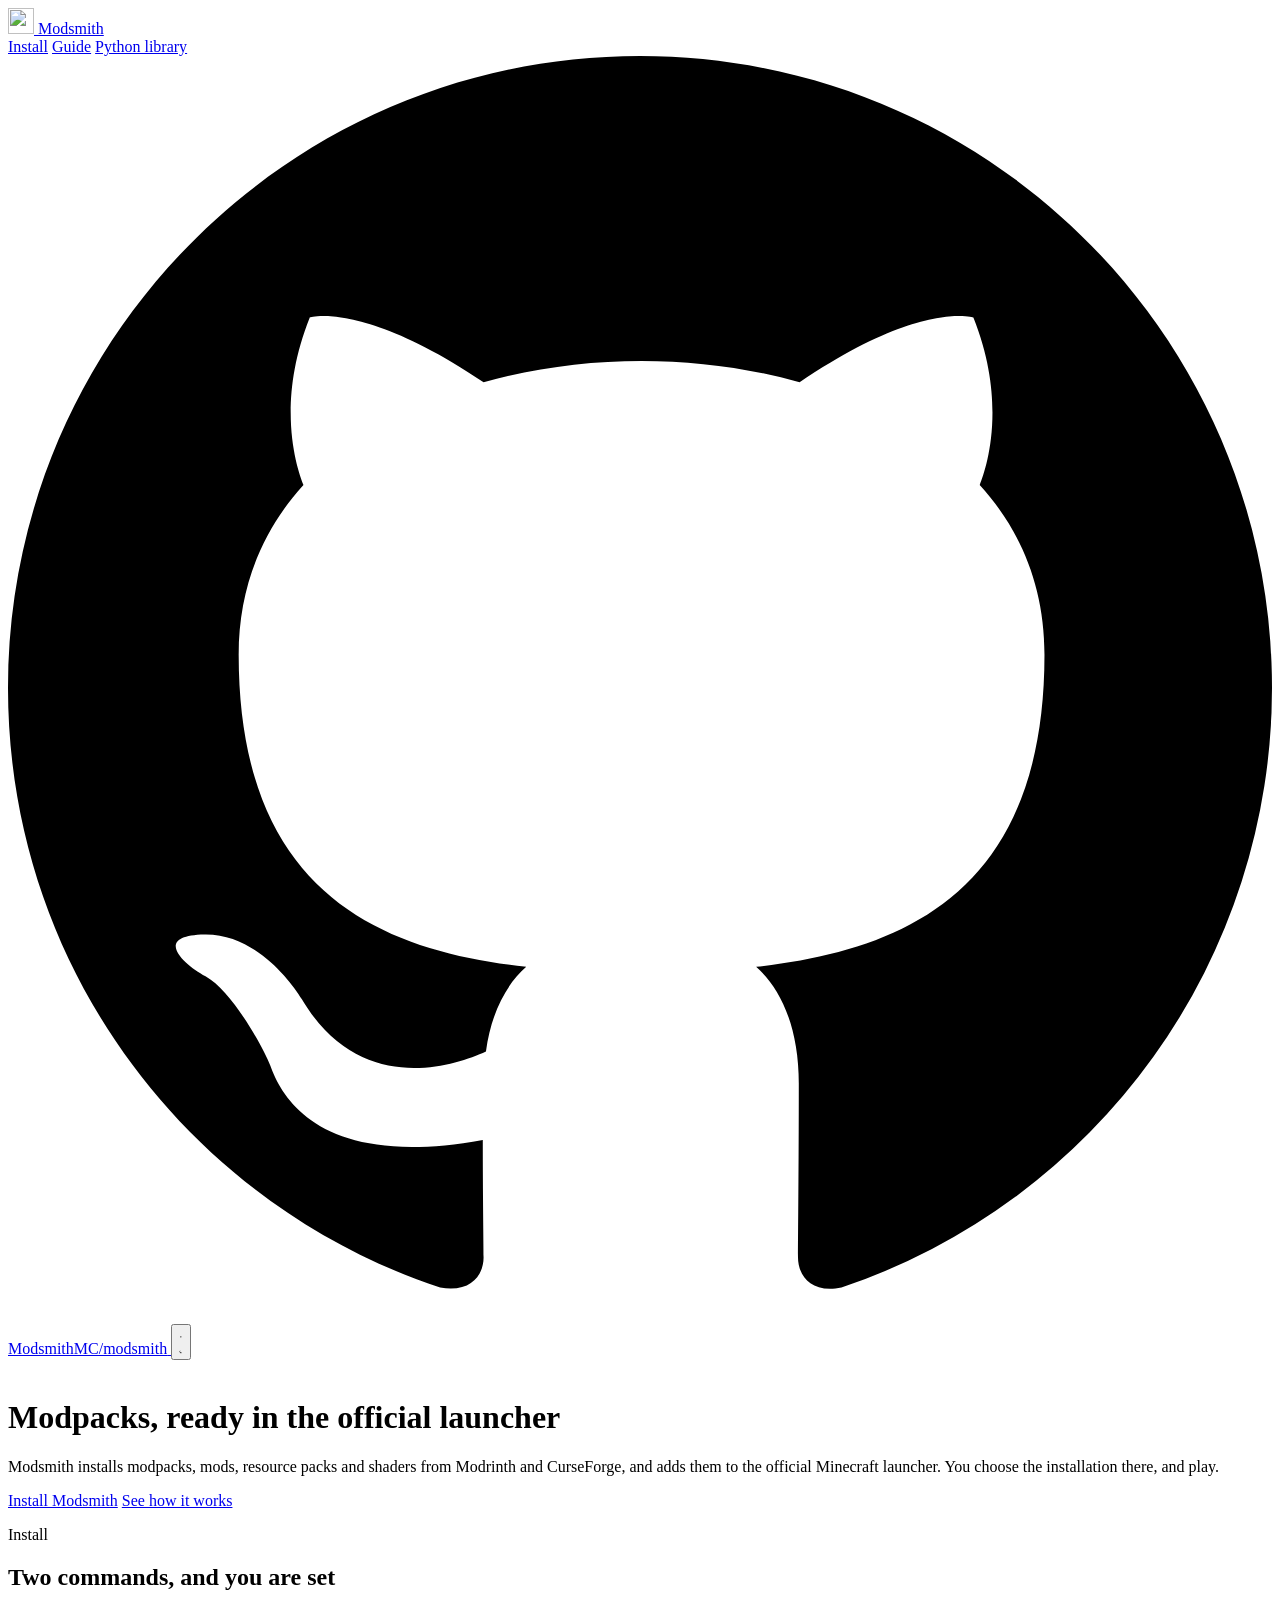
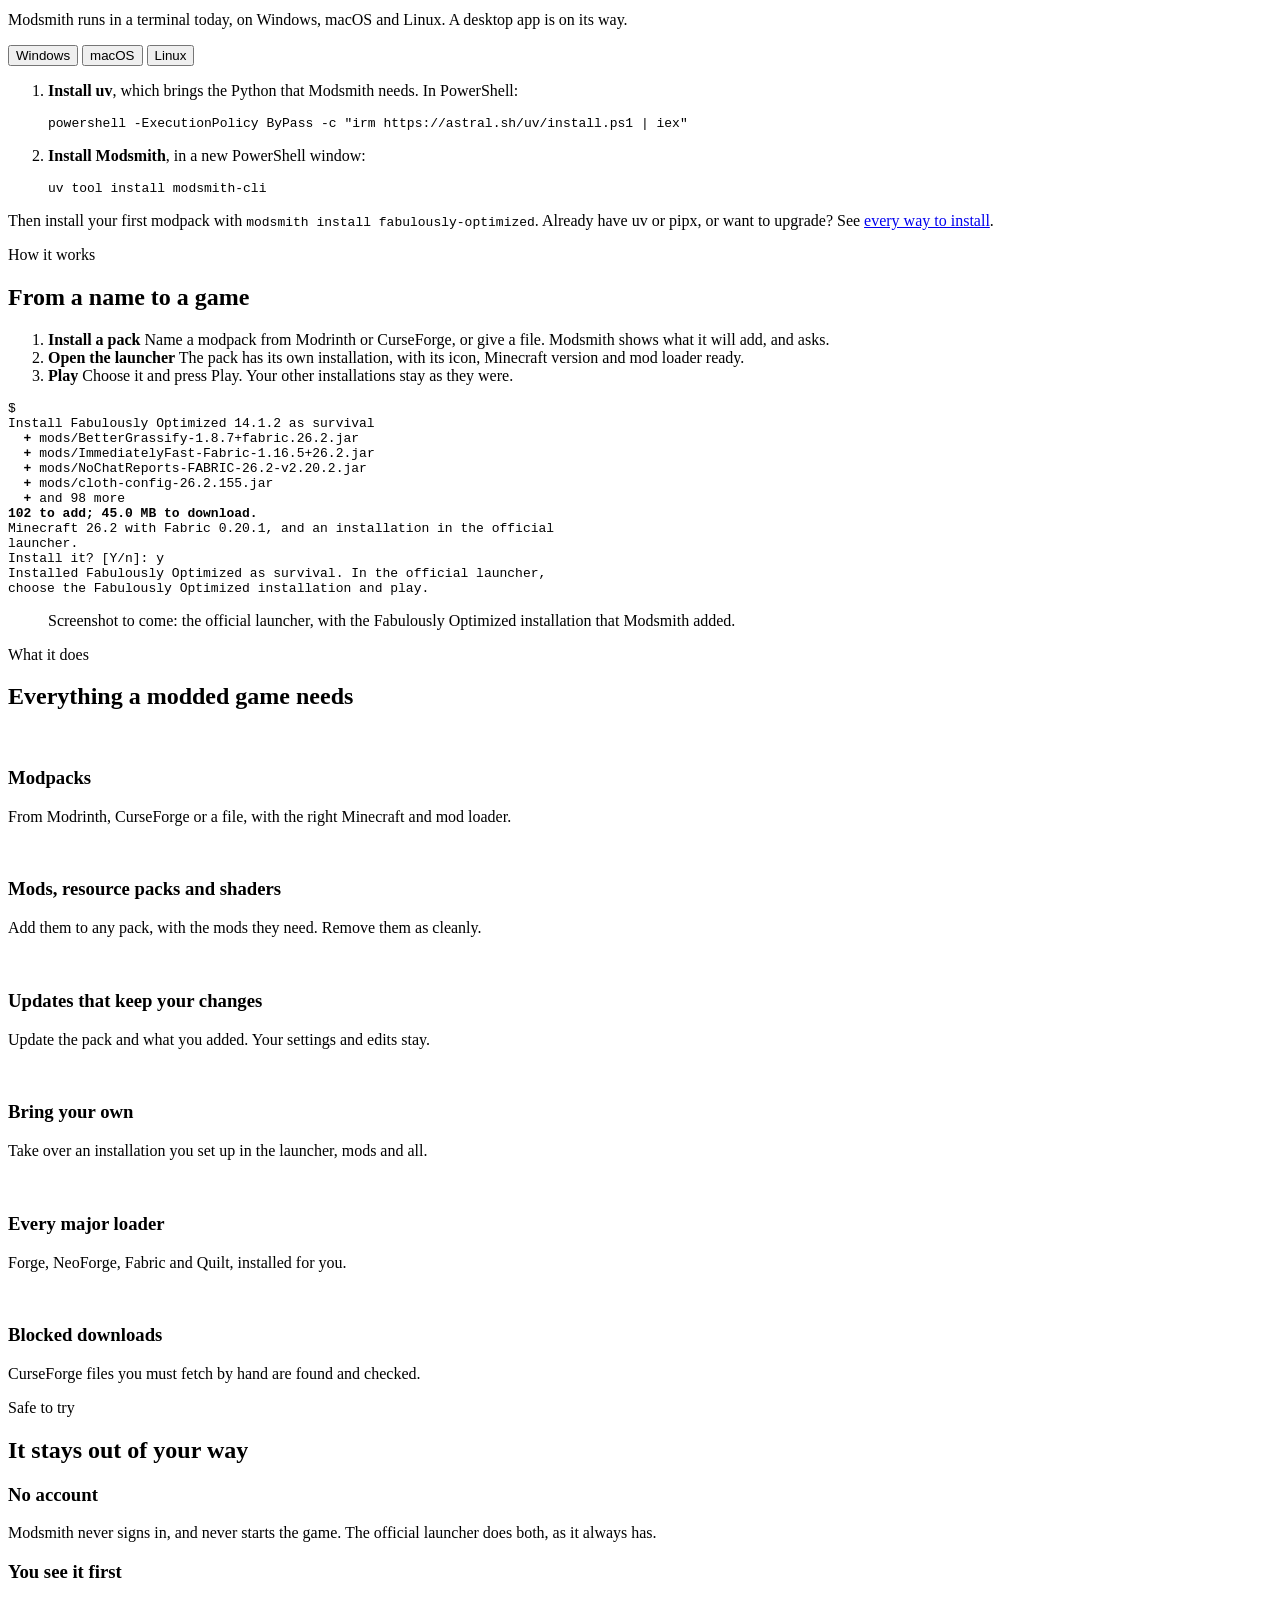
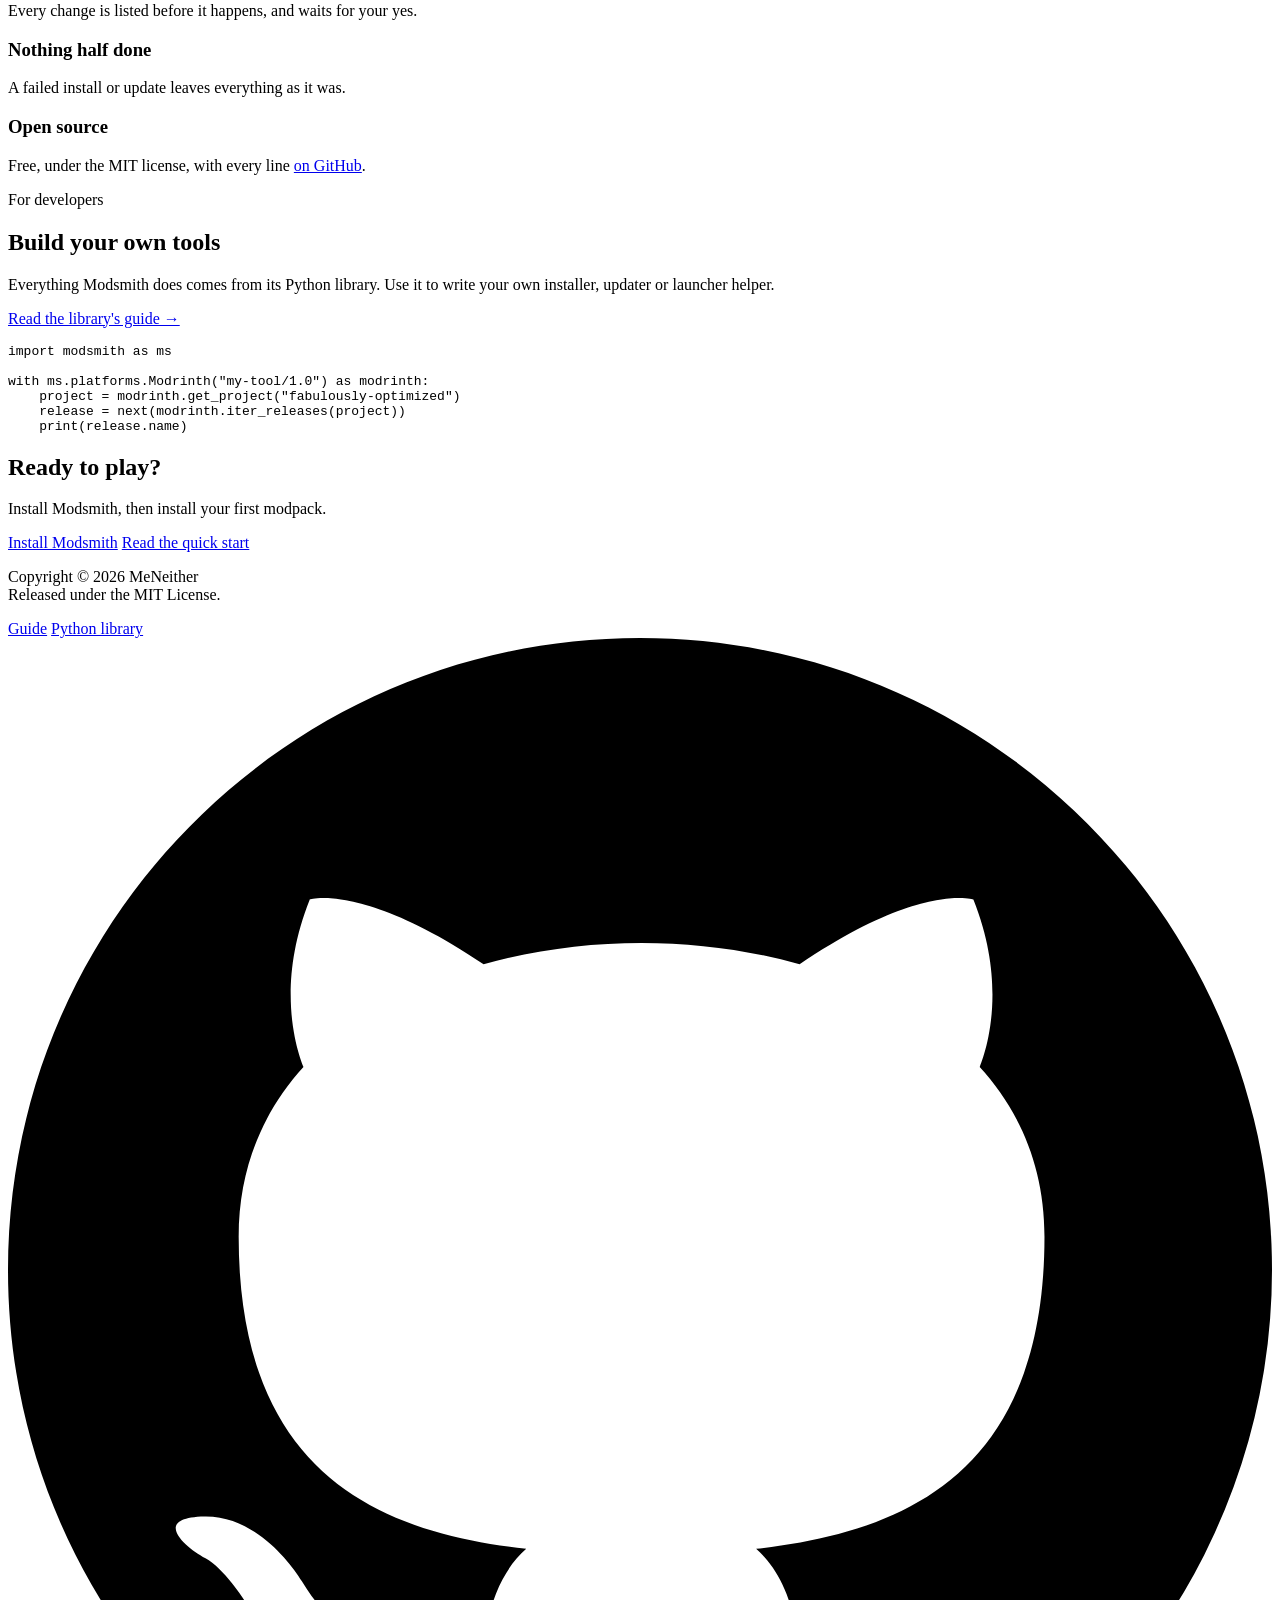
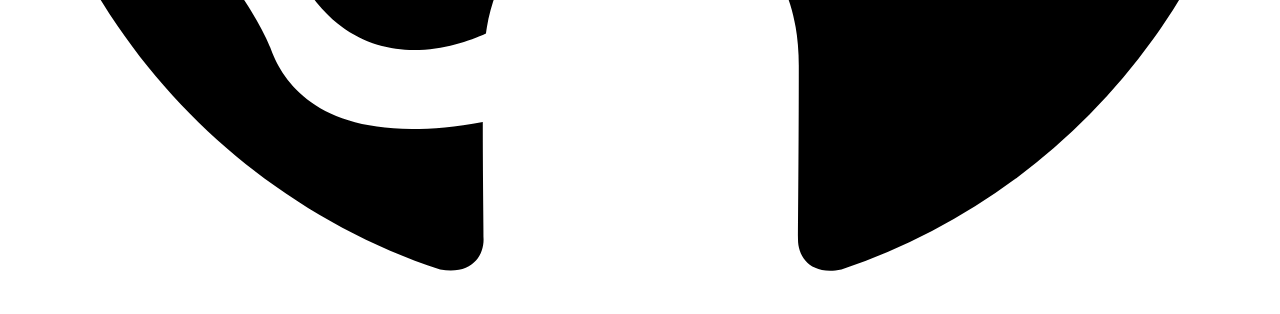
==== site/home/index.html @ e3393c99 "Draft: hand-written home page, site switcher and tabs in the theme" ====
<!doctype html>
<html lang="en">
<head>
<meta charset="utf-8">
<meta name="viewport" content="width=device-width, initial-scale=1">
<title>Modsmith: modpacks for the official Minecraft launcher</title>
<meta name="description" content="Install Minecraft modpacks, mods, resource packs and shaders from Modrinth and CurseForge into the official launcher. No account, nothing to launch.">
<link rel="canonical" href="https://modsmithmc.org/">
<link rel="icon" href="_static/logo.svg">
<meta property="og:title" content="Modsmith">
<meta property="og:description" content="Modpacks for the official Minecraft launcher.">
<meta property="og:image" content="https://raw.githubusercontent.com/ModsmithMC/modsmithmc.github.io/main/brand/social-modsmith.png">
<link rel="stylesheet" href="_static/modsmith.css">
<link rel="stylesheet" href="_static/home.css">
<script>
  try {
    var saved = localStorage.getItem("modsmith-theme");
    if (saved) document.documentElement.dataset.theme = saved;
  } catch (error) {}
</script>
<script defer src="_static/modsmith.js"></script>
<script defer src="_static/home.js"></script>
</head>
<body class="home">

<header class="site-header">
  <a class="brand" href="./">
    <img src="_static/logo.svg" alt="" width="26" height="26">
    <span>Modsmith</span>
  </a>
  <nav class="site-nav" aria-label="Main">
    <a href="#install">Install</a>
    <a href="https://modsmithmc.org/modsmith/">Guide</a>
    <a href="https://modsmithmc.org/modsmith-python/">Python library</a>
  </nav>
  <a class="repo" href="https://github.com/ModsmithMC/modsmith" aria-label="Modsmith on GitHub" data-repo="ModsmithMC/modsmith">
    <svg viewBox="0 0 16 16" aria-hidden="true"><path d="M8 0C3.58 0 0 3.58 0 8c0 3.54 2.29 6.53 5.47 7.59.4.07.55-.17.55-.38 0-.19-.01-.82-.01-1.49-2.01.37-2.53-.49-2.69-.94-.09-.23-.48-.94-.82-1.13-.28-.15-.68-.52-.01-.53.63-.01 1.08.58 1.23.82.72 1.21 1.87.87 2.33.66.07-.52.28-.87.51-1.07-1.78-.2-3.64-.89-3.64-3.95 0-.87.31-1.59.82-2.15-.08-.2-.36-1.02.08-2.12 0 0 .67-.21 2.2.82.64-.18 1.32-.27 2-.27s1.36.09 2 .27c1.53-1.04 2.2-.82 2.2-.82.44 1.1.16 1.92.08 2.12.51.56.82 1.27.82 2.15 0 3.07-1.87 3.75-3.65 3.95.29.25.54.73.54 1.48 0 1.07-.01 1.93-.01 2.2 0 .21.15.46.55.38A8.01 8.01 0 0 0 16 8c0-4.42-3.58-8-8-8z"/></svg>
    <span class="repo-text">
      <span class="repo-name" data-repo-name>ModsmithMC/modsmith</span>
      <span class="repo-facts" data-repo-facts></span>
    </span>
  </a>
  <button class="icon-button" type="button" aria-label="Switch between light and dark" data-theme-toggle>
    <svg class="sun" viewBox="0 0 24 24" aria-hidden="true"><circle cx="12" cy="12" r="4"/><path d="M12 3v2M12 19v2M3 12h2M19 12h2M5.6 5.6 7 7M17 17l1.4 1.4M5.6 18.4 7 17M17 7l1.4-1.4"/></svg>
    <svg class="moon" viewBox="0 0 24 24" aria-hidden="true"><path d="M20 14.5A8 8 0 1 1 9.5 4a6.5 6.5 0 0 0 10.5 10.5z"/></svg>
  </button>
</header>

<main>

<div class="hero">
  <picture>
    <source media="(max-width: 560px)" srcset="_static/hero-small.svg">
    <img src="_static/hero.svg" alt="">
  </picture>
  <div class="hero-copy">
    <h1>Modpacks, ready in the official launcher</h1>
    <p>Modsmith installs modpacks, mods, resource packs and shaders from Modrinth and CurseForge, and adds them to the official Minecraft launcher. You choose the installation there, and play.</p>
    <div class="actions">
      <a class="button primary" href="#install">Install Modsmith</a>
      <a class="button" href="#how">See how it works</a>
    </div>
  </div>
</div>

<section class="band install-band" id="install">
  <div class="band-inner single">
    <p class="eyebrow">Install</p>
    <h2>Two commands, and you are set</h2>
    <p class="lede">Modsmith runs in a terminal today, on Windows, macOS and Linux. A desktop app is on its way.</p>

    <div class="tabs install" data-tabs>
      <div class="tab-list" role="tablist">
        <button type="button" role="tab" data-tab="windows">Windows</button>
        <button type="button" role="tab" data-tab="macos">macOS</button>
        <button type="button" role="tab" data-tab="linux">Linux</button>
      </div>
      <div class="tab-panel" role="tabpanel" data-panel="windows">
        <ol class="install-steps">
          <li><p><strong>Install uv</strong>, which brings the Python that Modsmith needs. In PowerShell:</p>
            <div class="highlight-powershell notranslate"><div class="highlight"><pre>powershell -ExecutionPolicy ByPass -c "irm https://astral.sh/uv/install.ps1 | iex"</pre></div></div></li>
          <li><p><strong>Install Modsmith</strong>, in a new PowerShell window:</p>
            <div class="highlight-powershell notranslate"><div class="highlight"><pre>uv tool install modsmith-cli</pre></div></div></li>
        </ol>
      </div>
      <div class="tab-panel" role="tabpanel" data-panel="macos" hidden>
        <ol class="install-steps">
          <li><p><strong>Install uv</strong>, which brings the Python that Modsmith needs. In Terminal:</p>
            <div class="highlight-bash notranslate"><div class="highlight"><pre>curl -LsSf https://astral.sh/uv/install.sh | sh</pre></div></div></li>
          <li><p><strong>Install Modsmith</strong>, in a new Terminal window:</p>
            <div class="highlight-bash notranslate"><div class="highlight"><pre>uv tool install modsmith-cli</pre></div></div></li>
        </ol>
      </div>
      <div class="tab-panel" role="tabpanel" data-panel="linux" hidden>
        <ol class="install-steps">
          <li><p><strong>Install uv</strong>, which brings the Python that Modsmith needs:</p>
            <div class="highlight-bash notranslate"><div class="highlight"><pre>curl -LsSf https://astral.sh/uv/install.sh | sh</pre></div></div></li>
          <li><p><strong>Install Modsmith</strong>, in a new terminal:</p>
            <div class="highlight-bash notranslate"><div class="highlight"><pre>uv tool install modsmith-cli</pre></div></div></li>
        </ol>
      </div>
    </div>
    <p class="install-more">Then install your first modpack with <code>modsmith install fabulously-optimized</code>. Already have uv or pipx, or want to upgrade? See <a href="https://modsmithmc.org/modsmith/get-started/installation/">every way to install</a>.</p>
  </div>
</section>

<section class="band alternate" id="how">
  <div class="band-inner showcase">
    <div class="band-copy">
      <p class="eyebrow">How it works</p>
      <h2>From a name to a game</h2>
      <ol class="steps">
        <li><strong>Install a pack</strong> Name a modpack from Modrinth or CurseForge, or give a file. Modsmith shows what it will add, and asks.</li>
        <li><strong>Open the launcher</strong> The pack has its own installation, with its icon, Minecraft version and mod loader ready.</li>
        <li><strong>Play</strong> Choose it and press Play. Your other installations stay as they were.</li>
      </ol>
    </div>
    <div class="showcase-media">
      <div class="terminal" data-terminal aria-label="Modsmith installing a modpack in a terminal">
        <div class="terminal-bar"><span></span><span></span><span></span></div>
<pre data-command="modsmith install fabulously-optimized --name survival"><span class="prompt">$ </span><span class="typed"></span>
<span class="out">Install Fabulously Optimized 14.1.2 as survival
  <b class="add">+</b> mods/BetterGrassify-1.8.7+fabric.26.2.jar
  <b class="add">+</b> mods/ImmediatelyFast-Fabric-1.16.5+26.2.jar
  <b class="add">+</b> mods/NoChatReports-FABRIC-26.2-v2.20.2.jar
  <b class="add">+</b> mods/cloth-config-26.2.155.jar
  <b class="add">+</b> and 98 more
<strong>102 to add; 45.0 MB to download.</strong>
Minecraft 26.2 with Fabric 0.20.1, and an installation in the official
launcher.
Install it? [Y/n]: y
Installed Fabulously Optimized as survival. In the official launcher,
choose the Fabulously Optimized installation and play.</span></pre>
      </div>
      <figure class="shot placeholder">
        <div>Screenshot to come: the official launcher, with the Fabulously Optimized installation that Modsmith added.</div>
      </figure>
    </div>
  </div>
</section>

<section class="band center">
  <div class="band-inner">
    <p class="eyebrow">What it does</p>
    <h2>Everything a modded game needs</h2>
    <div class="features">
      <div class="feature"><img src="_static/pixel/package.svg" alt=""><h3>Modpacks</h3><p>From Modrinth, CurseForge or a file, with the right Minecraft and mod loader.</p></div>
      <div class="feature"><img src="_static/pixel/puzzle.svg" alt=""><h3>Mods, resource packs and shaders</h3><p>Add them to any pack, with the mods they need. Remove them as cleanly.</p></div>
      <div class="feature"><img src="_static/pixel/refresh.svg" alt=""><h3>Updates that keep your changes</h3><p>Update the pack and what you added. Your settings and edits stay.</p></div>
      <div class="feature"><img src="_static/pixel/link.svg" alt=""><h3>Bring your own</h3><p>Take over an installation you set up in the launcher, mods and all.</p></div>
      <div class="feature"><img src="_static/pixel/layers.svg" alt=""><h3>Every major loader</h3><p>Forge, NeoForge, Fabric and Quilt, installed for you.</p></div>
      <div class="feature"><img src="_static/pixel/download.svg" alt=""><h3>Blocked downloads</h3><p>CurseForge files you must fetch by hand are found and checked.</p></div>
    </div>
  </div>
</section>

<section class="band alternate center">
  <div class="band-inner">
    <p class="eyebrow">Safe to try</p>
    <h2>It stays out of your way</h2>
    <div class="promises">
      <div><h3>No account</h3><p>Modsmith never signs in, and never starts the game. The official launcher does both, as it always has.</p></div>
      <div><h3>You see it first</h3><p>Every change is listed before it happens, and waits for your yes.</p></div>
      <div><h3>Nothing half done</h3><p>A failed install or update leaves everything as it was.</p></div>
      <div><h3>Open source</h3><p>Free, under the MIT license, with every line <a href="https://github.com/ModsmithMC/modsmith">on GitHub</a>.</p></div>
    </div>
  </div>
</section>

<section class="band flip">
  <div class="band-inner">
    <div class="band-copy">
      <p class="eyebrow">For developers</p>
      <h2>Build your own tools</h2>
      <p>Everything Modsmith does comes from its Python library. Use it to write your own installer, updater or launcher helper.</p>
      <p><a class="more" href="https://modsmithmc.org/modsmith-python/">Read the library's guide &rarr;</a></p>
    </div>
    <div class="highlight-python notranslate"><div class="highlight"><pre><span class="kn">import</span> <span class="nn">modsmith</span> <span class="k">as</span> <span class="nn">ms</span>

<span class="k">with</span> <span class="nn">ms</span>.<span class="nn">platforms</span>.<span class="nc">Modrinth</span>(<span class="s2">"my-tool/1.0"</span>) <span class="k">as</span> modrinth:
    project = modrinth.<span class="nf">get_project</span>(<span class="s2">"fabulously-optimized"</span>)
    release = <span class="nb">next</span>(modrinth.<span class="nf">iter_releases</span>(project))
    <span class="nb">print</span>(release.name)</pre></div></div>
  </div>
</section>

<section class="band center closing">
  <div class="band-inner">
    <h2>Ready to play?</h2>
    <p class="lede">Install Modsmith, then install your first modpack.</p>
    <div class="actions">
      <a class="button primary" href="#install">Install Modsmith</a>
      <a class="button" href="https://modsmithmc.org/modsmith/get-started/quickstart/">Read the quick start</a>
    </div>
  </div>
</section>

</main>

<footer class="site-footer">
  <div class="site-footer-inner">
    <p>Copyright &copy; 2026 MeNeither<br><span>Released under the MIT License.</span></p>
    <div class="footer-links">
      <a href="https://modsmithmc.org/modsmith/">Guide</a>
      <a href="https://modsmithmc.org/modsmith-python/">Python library</a>
      <a class="footer-icon" href="https://github.com/ModsmithMC" aria-label="ModsmithMC on GitHub"><svg viewBox="0 0 16 16" aria-hidden="true"><path d="M8 0C3.58 0 0 3.58 0 8c0 3.54 2.29 6.53 5.47 7.59.4.07.55-.17.55-.38 0-.19-.01-.82-.01-1.49-2.01.37-2.53-.49-2.69-.94-.09-.23-.48-.94-.82-1.13-.28-.15-.68-.52-.01-.53.63-.01 1.08.58 1.23.82.72 1.21 1.87.87 2.33.66.07-.52.28-.87.51-1.07-1.78-.2-3.64-.89-3.64-3.95 0-.87.31-1.59.82-2.15-.08-.2-.36-1.02.08-2.12 0 0 .67-.21 2.2.82.64-.18 1.32-.27 2-.27s1.36.09 2 .27c1.53-1.04 2.2-.82 2.2-.82.44 1.1.16 1.92.08 2.12.51.56.82 1.27.82 2.15 0 3.07-1.87 3.75-3.65 3.95.29.25.54.73.54 1.48 0 1.07-.01 1.93-.01 2.2 0 .21.15.46.55.38A8.01 8.01 0 0 0 16 8c0-4.42-3.58-8-8-8z"/></svg></a>
    </div>
  </div>
</footer>

</body>
</html>
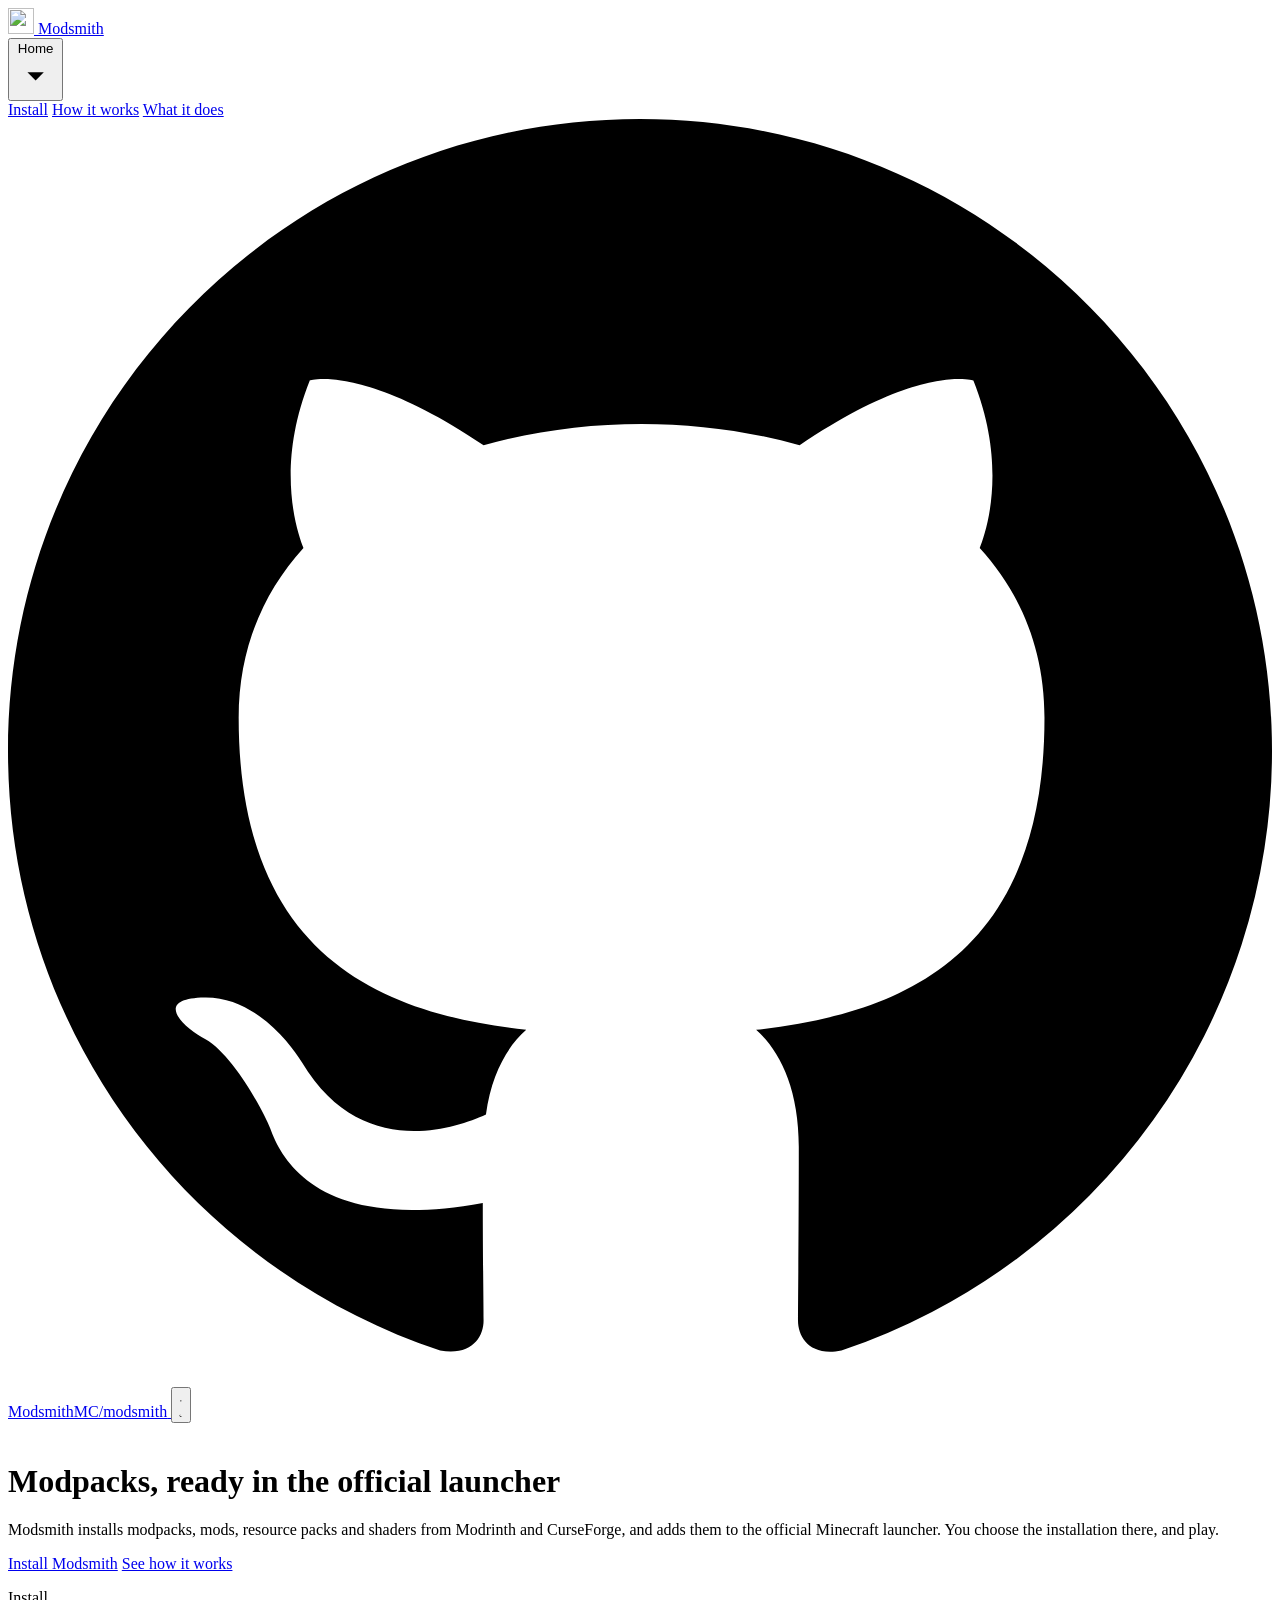
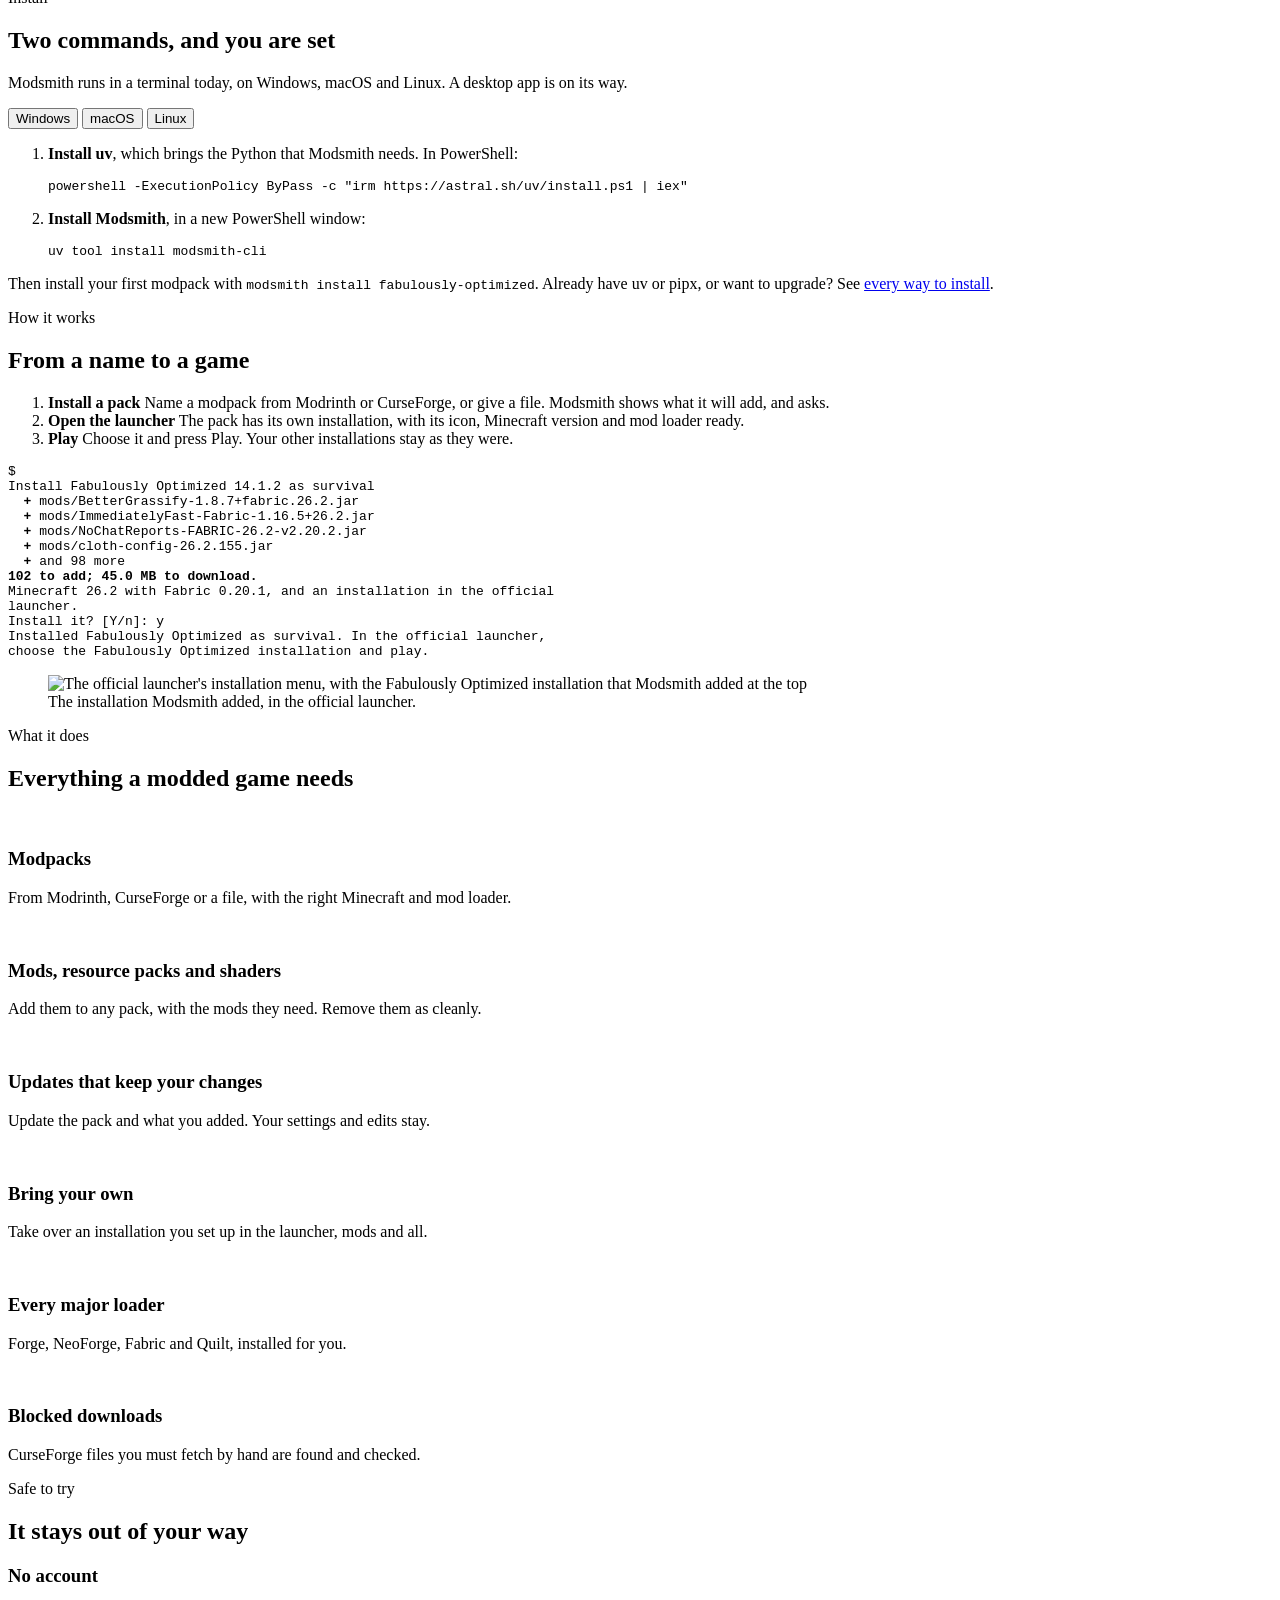
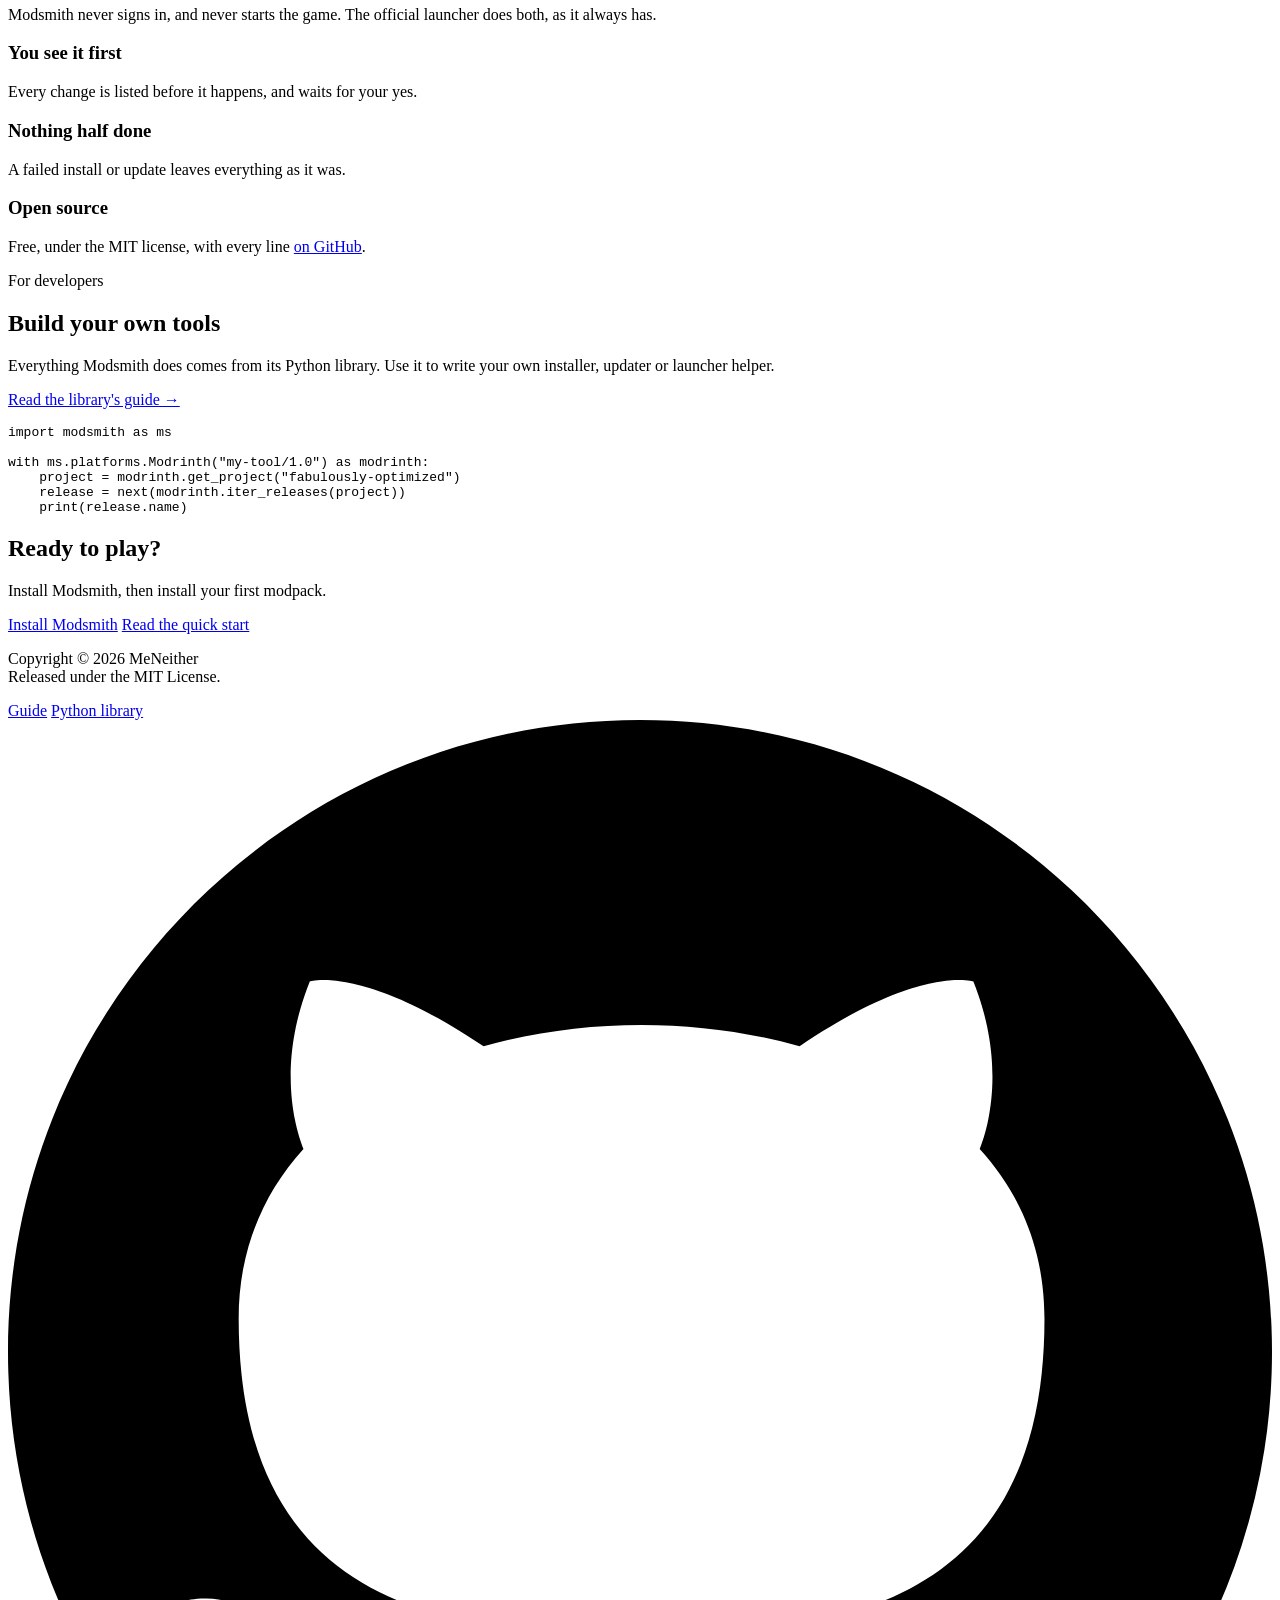
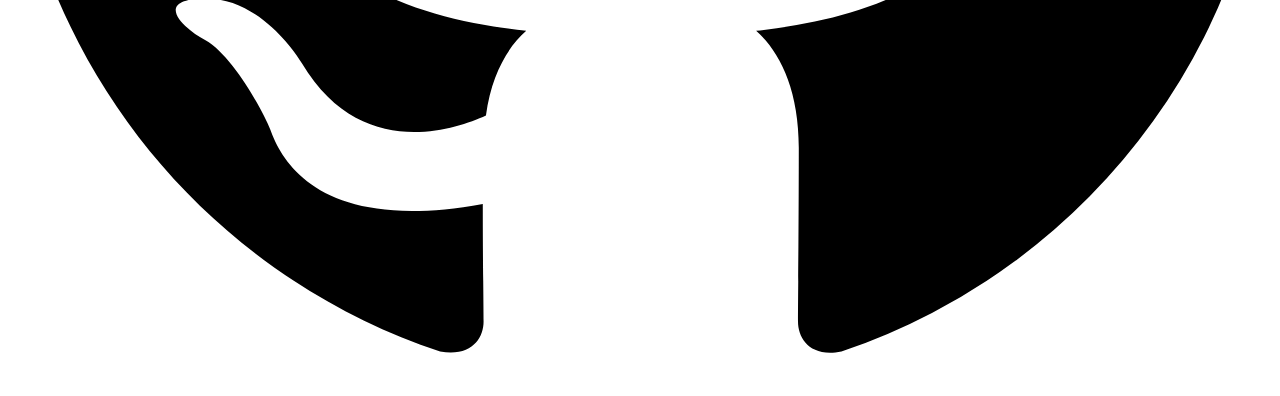
==== commit cd1e9dea: "Draft: same header everywhere, command badges, option rows, launcher screenshot" ====
--- a/site/home/index.html
+++ b/site/home/index.html
@@ -28,10 +28,21 @@
     <img src="_static/logo.svg" alt="" width="26" height="26">
     <span>Modsmith</span>
   </a>
-  <nav class="site-nav" aria-label="Main">
+  <div class="site-switch" data-switch>
+    <button class="site-switch-button" type="button" aria-haspopup="true" aria-expanded="false" data-switch-button>
+      <span>Home</span>
+      <svg viewBox="0 0 24 24" aria-hidden="true"><path d="m7 10 5 5 5-5"/></svg>
+    </button>
+    <div class="site-switch-menu" role="menu" data-switch-menu hidden>
+      <a role="menuitem" href="https://modsmithmc.org/" class="current" aria-current="true"><strong>Home</strong><span>What Modsmith is, and how to get it</span></a>
+      <a role="menuitem" href="https://modsmithmc.org/modsmith/"><strong>Command line</strong><span>Install modpacks, and every command</span></a>
+      <a role="menuitem" href="https://modsmithmc.org/modsmith-python/"><strong>Python library</strong><span>Build your own tools</span></a>
+    </div>
+  </div>
+  <nav class="site-nav" aria-label="On this page">
     <a href="#install">Install</a>
-    <a href="https://modsmithmc.org/modsmith/">Guide</a>
-    <a href="https://modsmithmc.org/modsmith-python/">Python library</a>
+    <a href="#how">How it works</a>
+    <a href="#features">What it does</a>
   </nav>
   <a class="repo" href="https://github.com/ModsmithMC/modsmith" aria-label="Modsmith on GitHub" data-repo="ModsmithMC/modsmith">
     <svg viewBox="0 0 16 16" aria-hidden="true"><path d="M8 0C3.58 0 0 3.58 0 8c0 3.54 2.29 6.53 5.47 7.59.4.07.55-.17.55-.38 0-.19-.01-.82-.01-1.49-2.01.37-2.53-.49-2.69-.94-.09-.23-.48-.94-.82-1.13-.28-.15-.68-.52-.01-.53.63-.01 1.08.58 1.23.82.72 1.21 1.87.87 2.33.66.07-.52.28-.87.51-1.07-1.78-.2-3.64-.89-3.64-3.95 0-.87.31-1.59.82-2.15-.08-.2-.36-1.02.08-2.12 0 0 .67-.21 2.2.82.64-.18 1.32-.27 2-.27s1.36.09 2 .27c1.53-1.04 2.2-.82 2.2-.82.44 1.1.16 1.92.08 2.12.51.56.82 1.27.82 2.15 0 3.07-1.87 3.75-3.65 3.95.29.25.54.73.54 1.48 0 1.07-.01 1.93-.01 2.2 0 .21.15.46.55.38A8.01 8.01 0 0 0 16 8c0-4.42-3.58-8-8-8z"/></svg>
@@ -132,14 +143,15 @@
 Installed Fabulously Optimized as survival. In the official launcher,
 choose the Fabulously Optimized installation and play.</span></pre>
       </div>
-      <figure class="shot placeholder">
-        <div>Screenshot to come: the official launcher, with the Fabulously Optimized installation that Modsmith added.</div>
+      <figure class="shot">
+        <img src="_static/launcher.png" alt="The official launcher's installation menu, with the Fabulously Optimized installation that Modsmith added at the top" width="712" height="264">
+        <figcaption>The installation Modsmith added, in the official launcher.</figcaption>
       </figure>
     </div>
   </div>
 </section>
 
-<section class="band center">
+<section class="band center" id="features">
   <div class="band-inner">
     <p class="eyebrow">What it does</p>
     <h2>Everything a modded game needs</h2>
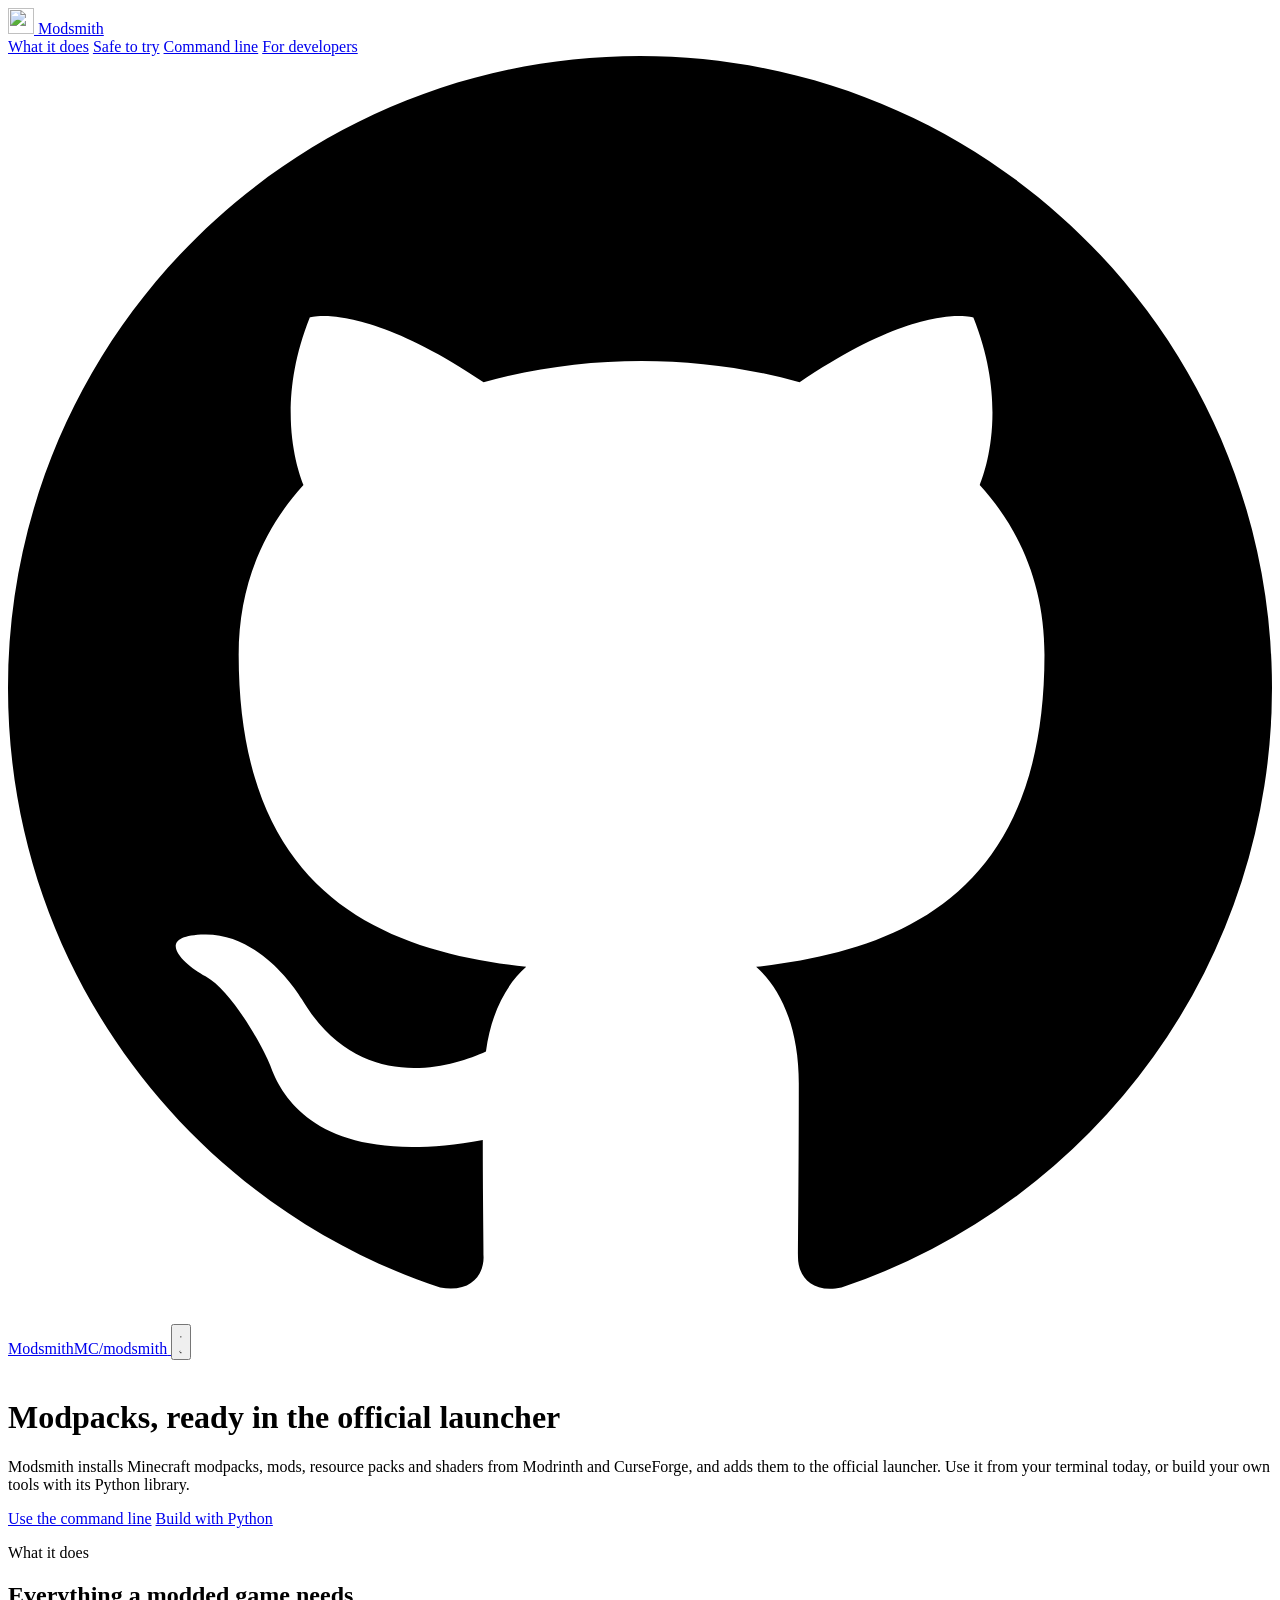
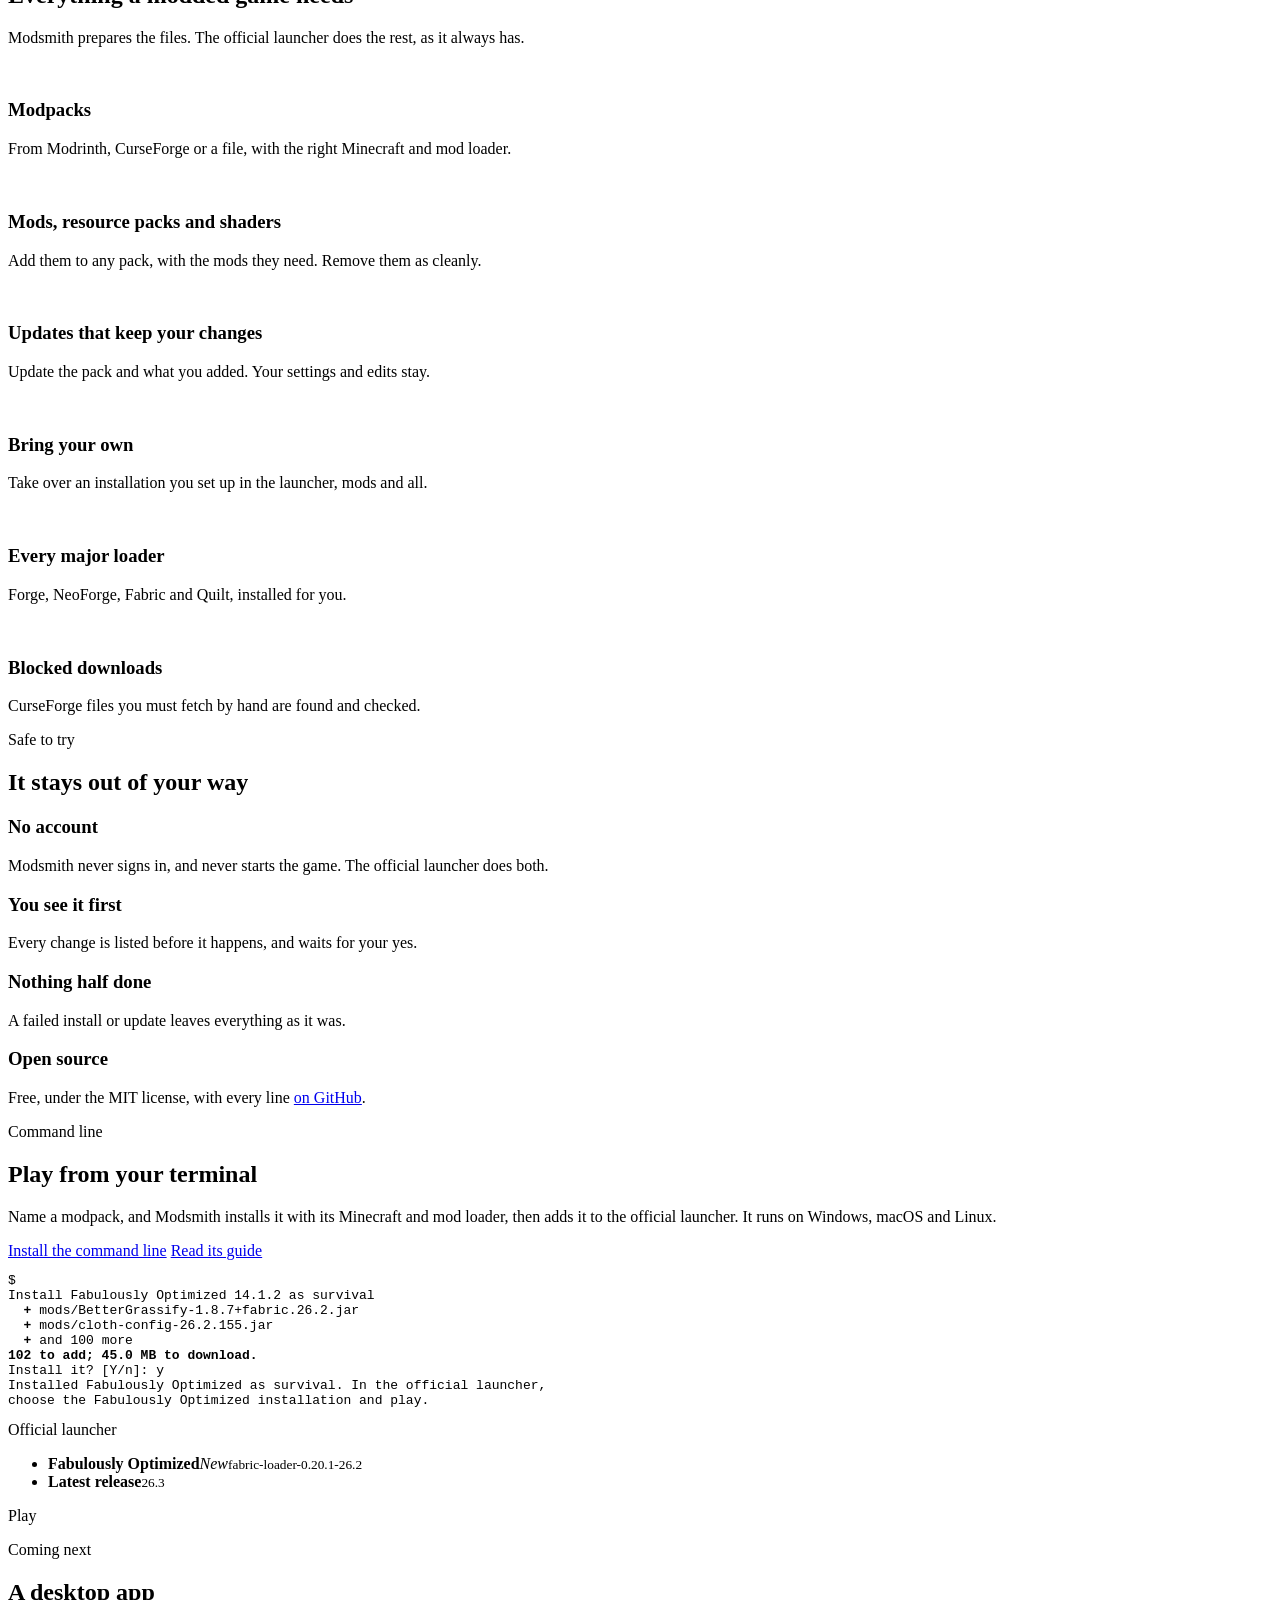
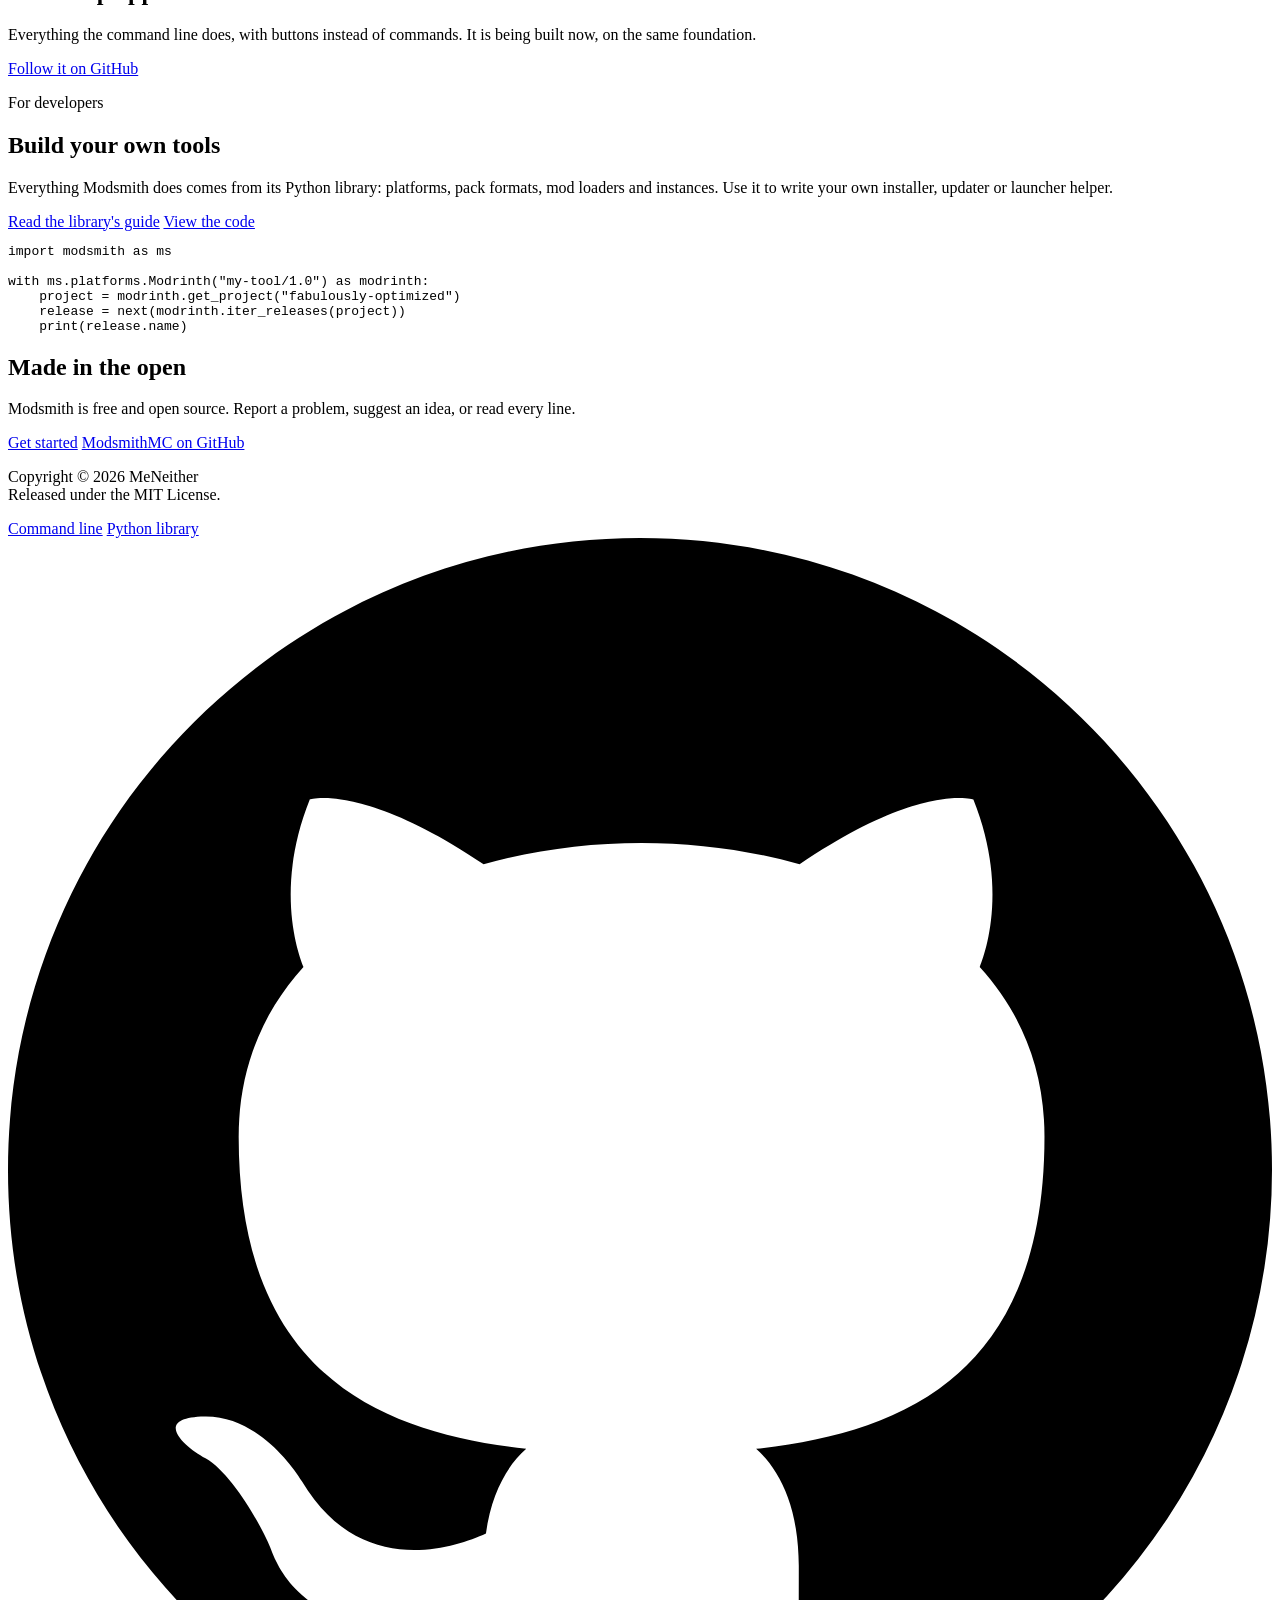
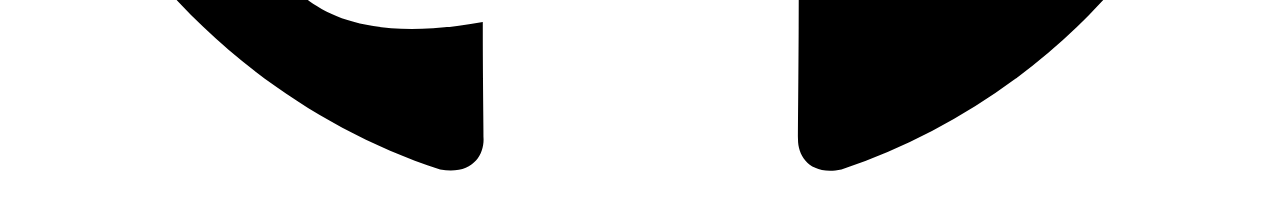
==== commit 18c7c0ba: "Draft: banner scenes per site, looping terminals, launcher drawing, command highlighting, hub home p" ====
--- a/site/home/index.html
+++ b/site/home/index.html
@@ -19,7 +19,6 @@
   } catch (error) {}
 </script>
 <script defer src="_static/modsmith.js"></script>
-<script defer src="_static/home.js"></script>
 </head>
 <body class="home">
 
@@ -28,23 +27,13 @@
     <img src="_static/logo.svg" alt="" width="26" height="26">
     <span>Modsmith</span>
   </a>
-  <div class="site-switch" data-switch>
-    <button class="site-switch-button" type="button" aria-haspopup="true" aria-expanded="false" data-switch-button>
-      <span>Home</span>
-      <svg viewBox="0 0 24 24" aria-hidden="true"><path d="m7 10 5 5 5-5"/></svg>
-    </button>
-    <div class="site-switch-menu" role="menu" data-switch-menu hidden>
-      <a role="menuitem" href="https://modsmithmc.org/" class="current" aria-current="true"><strong>Home</strong><span>What Modsmith is, and how to get it</span></a>
-      <a role="menuitem" href="https://modsmithmc.org/modsmith/"><strong>Command line</strong><span>Install modpacks, and every command</span></a>
-      <a role="menuitem" href="https://modsmithmc.org/modsmith-python/"><strong>Python library</strong><span>Build your own tools</span></a>
-    </div>
-  </div>
   <nav class="site-nav" aria-label="On this page">
-    <a href="#install">Install</a>
-    <a href="#how">How it works</a>
     <a href="#features">What it does</a>
+    <a href="#safe">Safe to try</a>
+    <a href="#cli">Command line</a>
+    <a href="#developers">For developers</a>
   </nav>
-  <a class="repo" href="https://github.com/ModsmithMC/modsmith" aria-label="Modsmith on GitHub" data-repo="ModsmithMC/modsmith">
+  <a class="repo" href="https://github.com/ModsmithMC" aria-label="ModsmithMC on GitHub" data-repo="ModsmithMC/modsmith">
     <svg viewBox="0 0 16 16" aria-hidden="true"><path d="M8 0C3.58 0 0 3.58 0 8c0 3.54 2.29 6.53 5.47 7.59.4.07.55-.17.55-.38 0-.19-.01-.82-.01-1.49-2.01.37-2.53-.49-2.69-.94-.09-.23-.48-.94-.82-1.13-.28-.15-.68-.52-.01-.53.63-.01 1.08.58 1.23.82.72 1.21 1.87.87 2.33.66.07-.52.28-.87.51-1.07-1.78-.2-3.64-.89-3.64-3.95 0-.87.31-1.59.82-2.15-.08-.2-.36-1.02.08-2.12 0 0 .67-.21 2.2.82.64-.18 1.32-.27 2-.27s1.36.09 2 .27c1.53-1.04 2.2-.82 2.2-.82.44 1.1.16 1.92.08 2.12.51.56.82 1.27.82 2.15 0 3.07-1.87 3.75-3.65 3.95.29.25.54.73.54 1.48 0 1.07-.01 1.93-.01 2.2 0 .21.15.46.55.38A8.01 8.01 0 0 0 16 8c0-4.42-3.58-8-8-8z"/></svg>
     <span class="repo-text">
       <span class="repo-name" data-repo-name>ModsmithMC/modsmith</span>
@@ -66,95 +55,19 @@
   </picture>
   <div class="hero-copy">
     <h1>Modpacks, ready in the official launcher</h1>
-    <p>Modsmith installs modpacks, mods, resource packs and shaders from Modrinth and CurseForge, and adds them to the official Minecraft launcher. You choose the installation there, and play.</p>
+    <p>Modsmith installs Minecraft modpacks, mods, resource packs and shaders from Modrinth and CurseForge, and adds them to the official launcher. Use it from your terminal today, or build your own tools with its Python library.</p>
     <div class="actions">
-      <a class="button primary" href="#install">Install Modsmith</a>
-      <a class="button" href="#how">See how it works</a>
+      <a class="button primary" href="#cli">Use the command line</a>
+      <a class="button" href="#developers">Build with Python</a>
     </div>
   </div>
 </div>
-
-<section class="band install-band" id="install">
-  <div class="band-inner single">
-    <p class="eyebrow">Install</p>
-    <h2>Two commands, and you are set</h2>
-    <p class="lede">Modsmith runs in a terminal today, on Windows, macOS and Linux. A desktop app is on its way.</p>
-
-    <div class="tabs install" data-tabs>
-      <div class="tab-list" role="tablist">
-        <button type="button" role="tab" data-tab="windows">Windows</button>
-        <button type="button" role="tab" data-tab="macos">macOS</button>
-        <button type="button" role="tab" data-tab="linux">Linux</button>
-      </div>
-      <div class="tab-panel" role="tabpanel" data-panel="windows">
-        <ol class="install-steps">
-          <li><p><strong>Install uv</strong>, which brings the Python that Modsmith needs. In PowerShell:</p>
-            <div class="highlight-powershell notranslate"><div class="highlight"><pre>powershell -ExecutionPolicy ByPass -c "irm https://astral.sh/uv/install.ps1 | iex"</pre></div></div></li>
-          <li><p><strong>Install Modsmith</strong>, in a new PowerShell window:</p>
-            <div class="highlight-powershell notranslate"><div class="highlight"><pre>uv tool install modsmith-cli</pre></div></div></li>
-        </ol>
-      </div>
-      <div class="tab-panel" role="tabpanel" data-panel="macos" hidden>
-        <ol class="install-steps">
-          <li><p><strong>Install uv</strong>, which brings the Python that Modsmith needs. In Terminal:</p>
-            <div class="highlight-bash notranslate"><div class="highlight"><pre>curl -LsSf https://astral.sh/uv/install.sh | sh</pre></div></div></li>
-          <li><p><strong>Install Modsmith</strong>, in a new Terminal window:</p>
-            <div class="highlight-bash notranslate"><div class="highlight"><pre>uv tool install modsmith-cli</pre></div></div></li>
-        </ol>
-      </div>
-      <div class="tab-panel" role="tabpanel" data-panel="linux" hidden>
-        <ol class="install-steps">
-          <li><p><strong>Install uv</strong>, which brings the Python that Modsmith needs:</p>
-            <div class="highlight-bash notranslate"><div class="highlight"><pre>curl -LsSf https://astral.sh/uv/install.sh | sh</pre></div></div></li>
-          <li><p><strong>Install Modsmith</strong>, in a new terminal:</p>
-            <div class="highlight-bash notranslate"><div class="highlight"><pre>uv tool install modsmith-cli</pre></div></div></li>
-        </ol>
-      </div>
-    </div>
-    <p class="install-more">Then install your first modpack with <code>modsmith install fabulously-optimized</code>. Already have uv or pipx, or want to upgrade? See <a href="https://modsmithmc.org/modsmith/get-started/installation/">every way to install</a>.</p>
-  </div>
-</section>
-
-<section class="band alternate" id="how">
-  <div class="band-inner showcase">
-    <div class="band-copy">
-      <p class="eyebrow">How it works</p>
-      <h2>From a name to a game</h2>
-      <ol class="steps">
-        <li><strong>Install a pack</strong> Name a modpack from Modrinth or CurseForge, or give a file. Modsmith shows what it will add, and asks.</li>
-        <li><strong>Open the launcher</strong> The pack has its own installation, with its icon, Minecraft version and mod loader ready.</li>
-        <li><strong>Play</strong> Choose it and press Play. Your other installations stay as they were.</li>
-      </ol>
-    </div>
-    <div class="showcase-media">
-      <div class="terminal" data-terminal aria-label="Modsmith installing a modpack in a terminal">
-        <div class="terminal-bar"><span></span><span></span><span></span></div>
-<pre data-command="modsmith install fabulously-optimized --name survival"><span class="prompt">$ </span><span class="typed"></span>
-<span class="out">Install Fabulously Optimized 14.1.2 as survival
-  <b class="add">+</b> mods/BetterGrassify-1.8.7+fabric.26.2.jar
-  <b class="add">+</b> mods/ImmediatelyFast-Fabric-1.16.5+26.2.jar
-  <b class="add">+</b> mods/NoChatReports-FABRIC-26.2-v2.20.2.jar
-  <b class="add">+</b> mods/cloth-config-26.2.155.jar
-  <b class="add">+</b> and 98 more
-<strong>102 to add; 45.0 MB to download.</strong>
-Minecraft 26.2 with Fabric 0.20.1, and an installation in the official
-launcher.
-Install it? [Y/n]: y
-Installed Fabulously Optimized as survival. In the official launcher,
-choose the Fabulously Optimized installation and play.</span></pre>
-      </div>
-      <figure class="shot">
-        <img src="_static/launcher.png" alt="The official launcher's installation menu, with the Fabulously Optimized installation that Modsmith added at the top" width="712" height="264">
-        <figcaption>The installation Modsmith added, in the official launcher.</figcaption>
-      </figure>
-    </div>
-  </div>
-</section>
 
 <section class="band center" id="features">
   <div class="band-inner">
     <p class="eyebrow">What it does</p>
     <h2>Everything a modded game needs</h2>
+    <p class="lede">Modsmith prepares the files. The official launcher does the rest, as it always has.</p>
     <div class="features">
       <div class="feature"><img src="_static/pixel/package.svg" alt=""><h3>Modpacks</h3><p>From Modrinth, CurseForge or a file, with the right Minecraft and mod loader.</p></div>
       <div class="feature"><img src="_static/pixel/puzzle.svg" alt=""><h3>Mods, resource packs and shaders</h3><p>Add them to any pack, with the mods they need. Remove them as cleanly.</p></div>
@@ -166,26 +79,79 @@
   </div>
 </section>
 
-<section class="band alternate center">
+<section class="band alternate center" id="safe">
   <div class="band-inner">
     <p class="eyebrow">Safe to try</p>
     <h2>It stays out of your way</h2>
     <div class="promises">
-      <div><h3>No account</h3><p>Modsmith never signs in, and never starts the game. The official launcher does both, as it always has.</p></div>
+      <div><h3>No account</h3><p>Modsmith never signs in, and never starts the game. The official launcher does both.</p></div>
       <div><h3>You see it first</h3><p>Every change is listed before it happens, and waits for your yes.</p></div>
       <div><h3>Nothing half done</h3><p>A failed install or update leaves everything as it was.</p></div>
-      <div><h3>Open source</h3><p>Free, under the MIT license, with every line <a href="https://github.com/ModsmithMC/modsmith">on GitHub</a>.</p></div>
+      <div><h3>Open source</h3><p>Free, under the MIT license, with every line <a href="https://github.com/ModsmithMC">on GitHub</a>.</p></div>
     </div>
   </div>
 </section>
 
-<section class="band flip">
+<section class="band" id="cli">
+  <div class="band-inner showcase">
+    <div class="band-copy">
+      <p class="eyebrow">Command line</p>
+      <h2>Play from your terminal</h2>
+      <p>Name a modpack, and Modsmith installs it with its Minecraft and mod loader, then adds it to the official launcher. It runs on Windows, macOS and Linux.</p>
+      <div class="actions">
+        <a class="button primary" href="https://modsmithmc.org/modsmith/#install">Install the command line</a>
+        <a class="button light" href="https://modsmithmc.org/modsmith/">Read its guide</a>
+      </div>
+    </div>
+    <div class="showcase-media">
+      <div class="terminal" id="install-demo" data-terminal aria-label="Modsmith installing a modpack">
+        <div class="terminal-bar"><span></span><span></span><span></span></div>
+<pre data-command="modsmith install fabulously-optimized --name survival"><span class="prompt">$ </span><span class="typed"></span>
+<span class="out">Install Fabulously Optimized 14.1.2 as survival
+  <b class="add">+</b> mods/BetterGrassify-1.8.7+fabric.26.2.jar
+  <b class="add">+</b> mods/cloth-config-26.2.155.jar
+  <b class="add">+</b> and 100 more
+<strong>102 to add; 45.0 MB to download.</strong>
+Install it? [Y/n]: y
+Installed Fabulously Optimized as survival. In the official launcher,
+choose the Fabulously Optimized installation and play.</span></pre>
+      </div>
+      <div class="launcher-demo" data-follows="install-demo" aria-label="The installation appears in the official launcher">
+        <div class="launcher-bar">Official launcher</div>
+        <div class="launcher-body">
+          <ul>
+            <li class="new"><i class="icon-pack"></i><b>Fabulously Optimized</b><em>New</em><small>fabric-loader-0.20.1-26.2</small></li>
+            <li><i class="icon-grass"></i><b>Latest release</b><small>26.3</small></li>
+          </ul>
+          <span class="launcher-play">Play</span>
+          <p class="launcher-status" data-status></p>
+        </div>
+      </div>
+    </div>
+  </div>
+</section>
+
+<section class="band alternate center">
+  <div class="band-inner">
+    <p class="eyebrow">Coming next</p>
+    <h2>A desktop app</h2>
+    <p class="lede">Everything the command line does, with buttons instead of commands. It is being built now, on the same foundation.</p>
+    <div class="actions centered">
+      <a class="button light" href="https://github.com/ModsmithMC/modsmith">Follow it on GitHub</a>
+    </div>
+  </div>
+</section>
+
+<section class="band flip" id="developers">
   <div class="band-inner">
     <div class="band-copy">
       <p class="eyebrow">For developers</p>
       <h2>Build your own tools</h2>
-      <p>Everything Modsmith does comes from its Python library. Use it to write your own installer, updater or launcher helper.</p>
-      <p><a class="more" href="https://modsmithmc.org/modsmith-python/">Read the library's guide &rarr;</a></p>
+      <p>Everything Modsmith does comes from its Python library: platforms, pack formats, mod loaders and instances. Use it to write your own installer, updater or launcher helper.</p>
+      <div class="actions">
+        <a class="button primary" href="https://modsmithmc.org/modsmith-python/">Read the library's guide</a>
+        <a class="button light" href="https://github.com/ModsmithMC/modsmith-python">View the code</a>
+      </div>
     </div>
     <div class="highlight-python notranslate"><div class="highlight"><pre><span class="kn">import</span> <span class="nn">modsmith</span> <span class="k">as</span> <span class="nn">ms</span>
 
@@ -198,11 +164,11 @@
 
 <section class="band center closing">
   <div class="band-inner">
-    <h2>Ready to play?</h2>
-    <p class="lede">Install Modsmith, then install your first modpack.</p>
-    <div class="actions">
-      <a class="button primary" href="#install">Install Modsmith</a>
-      <a class="button" href="https://modsmithmc.org/modsmith/get-started/quickstart/">Read the quick start</a>
+    <h2>Made in the open</h2>
+    <p class="lede">Modsmith is free and open source. Report a problem, suggest an idea, or read every line.</p>
+    <div class="actions centered">
+      <a class="button primary" href="https://modsmithmc.org/modsmith/">Get started</a>
+      <a class="button" href="https://github.com/ModsmithMC">ModsmithMC on GitHub</a>
     </div>
   </div>
 </section>
@@ -213,7 +179,7 @@
   <div class="site-footer-inner">
     <p>Copyright &copy; 2026 MeNeither<br><span>Released under the MIT License.</span></p>
     <div class="footer-links">
-      <a href="https://modsmithmc.org/modsmith/">Guide</a>
+      <a href="https://modsmithmc.org/modsmith/">Command line</a>
       <a href="https://modsmithmc.org/modsmith-python/">Python library</a>
       <a class="footer-icon" href="https://github.com/ModsmithMC" aria-label="ModsmithMC on GitHub"><svg viewBox="0 0 16 16" aria-hidden="true"><path d="M8 0C3.58 0 0 3.58 0 8c0 3.54 2.29 6.53 5.47 7.59.4.07.55-.17.55-.38 0-.19-.01-.82-.01-1.49-2.01.37-2.53-.49-2.69-.94-.09-.23-.48-.94-.82-1.13-.28-.15-.68-.52-.01-.53.63-.01 1.08.58 1.23.82.72 1.21 1.87.87 2.33.66.07-.52.28-.87.51-1.07-1.78-.2-3.64-.89-3.64-3.95 0-.87.31-1.59.82-2.15-.08-.2-.36-1.02.08-2.12 0 0 .67-.21 2.2.82.64-.18 1.32-.27 2-.27s1.36.09 2 .27c1.53-1.04 2.2-.82 2.2-.82.44 1.1.16 1.92.08 2.12.51.56.82 1.27.82 2.15 0 3.07-1.87 3.75-3.65 3.95.29.25.54.73.54 1.48 0 1.07-.01 1.93-.01 2.2 0 .21.15.46.55.38A8.01 8.01 0 0 0 16 8c0-4.42-3.58-8-8-8z"/></svg></a>
     </div>
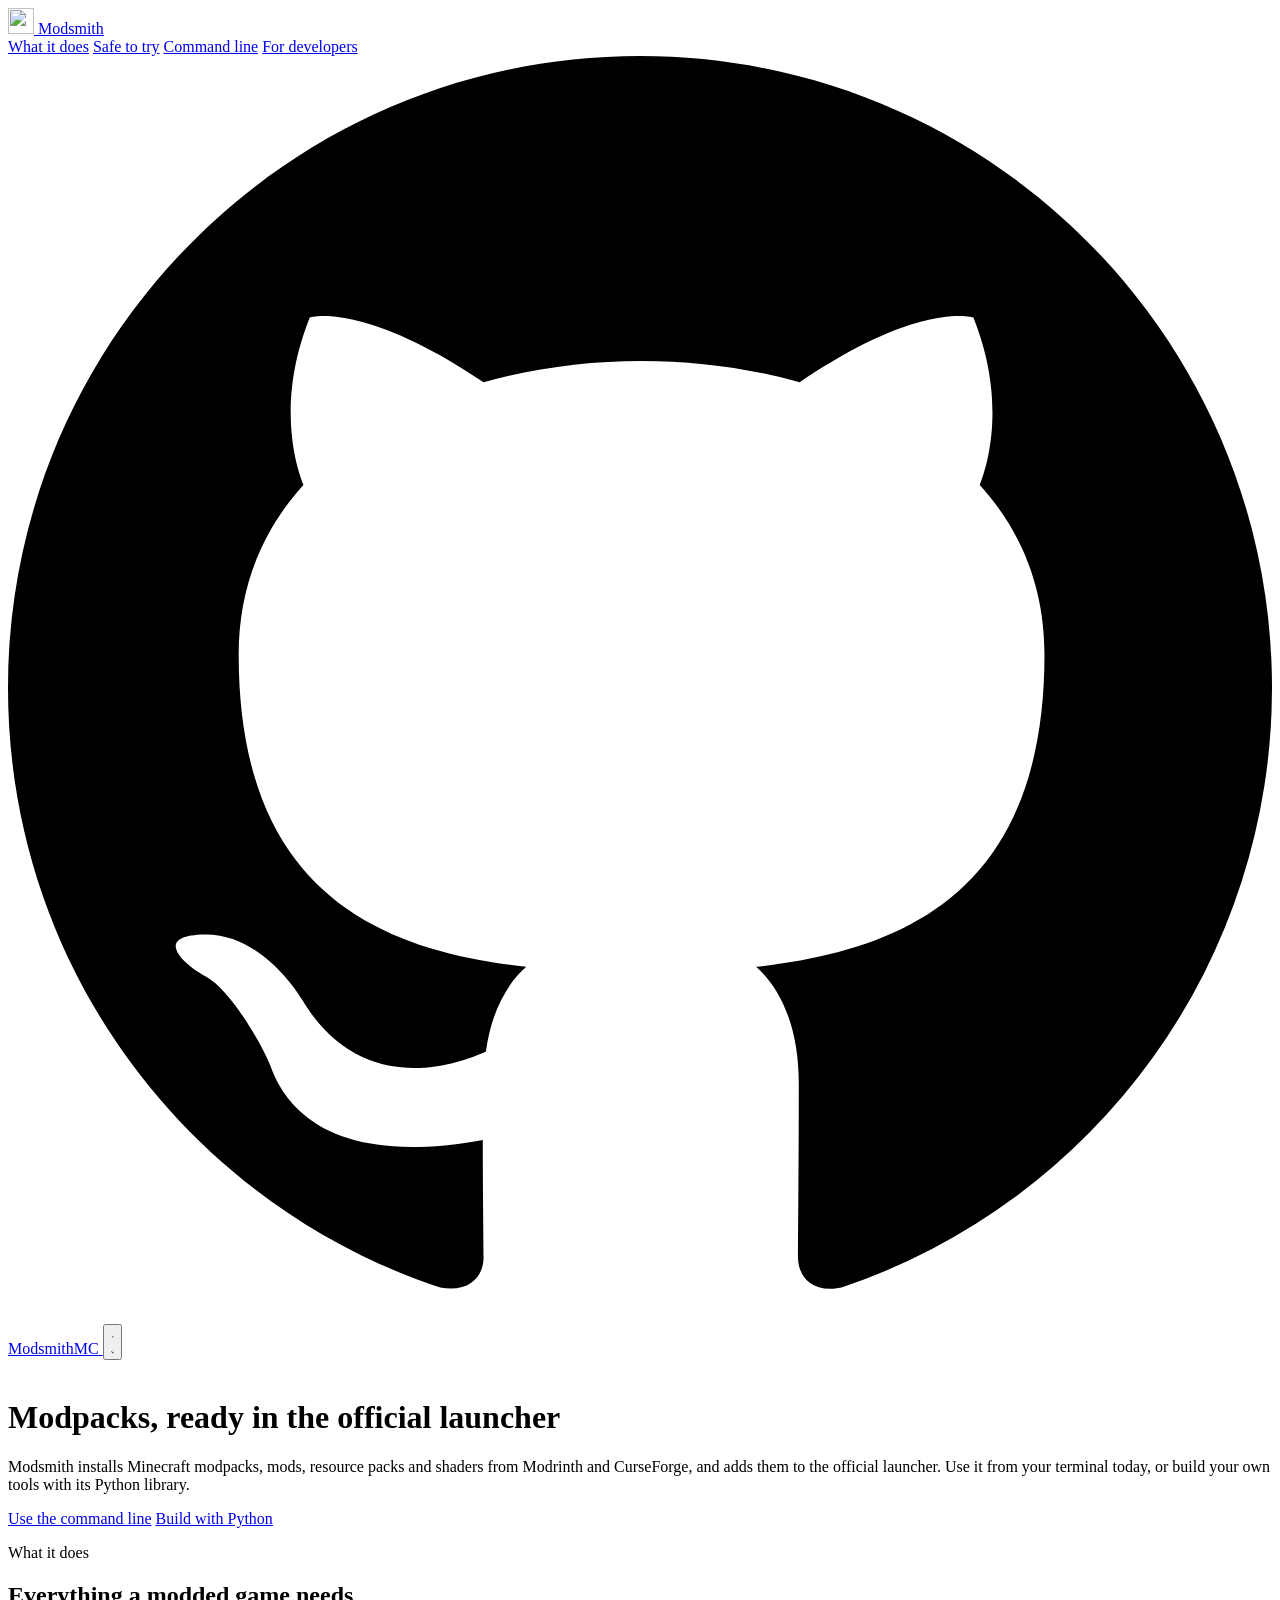
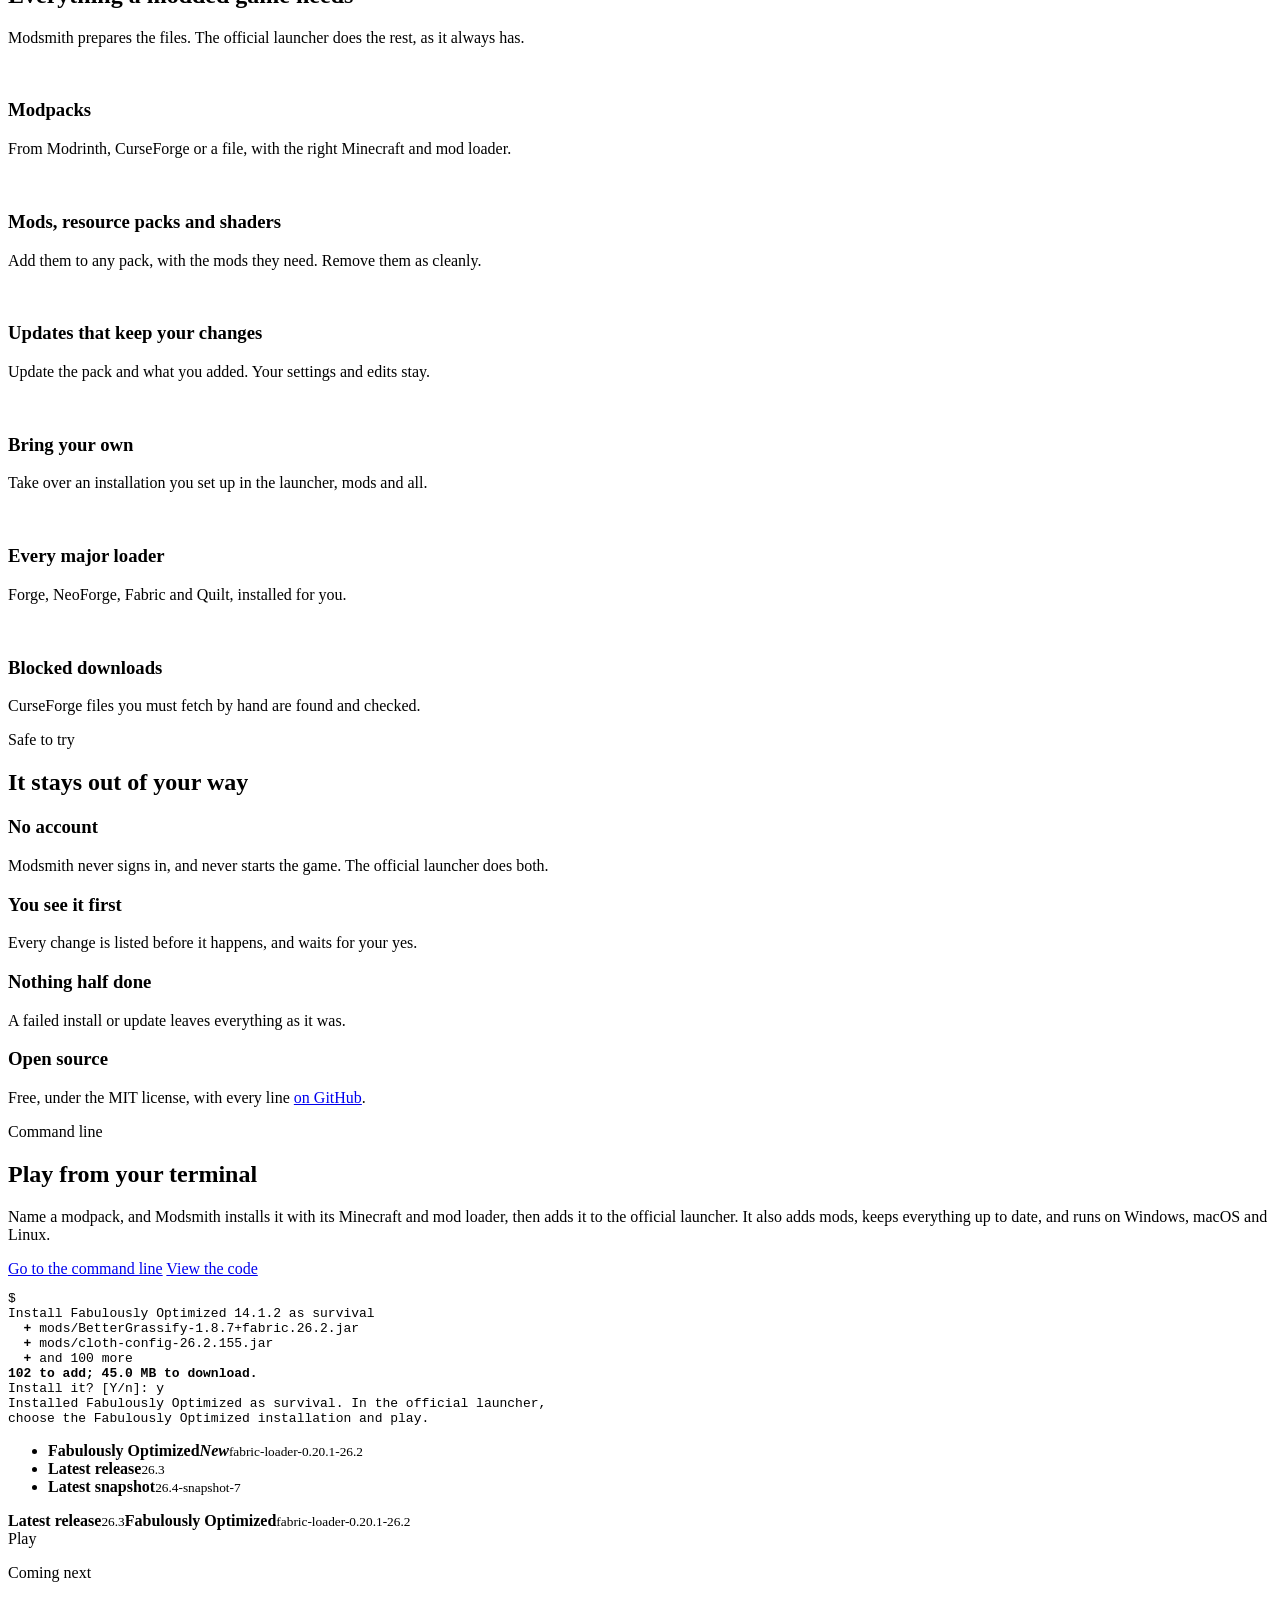
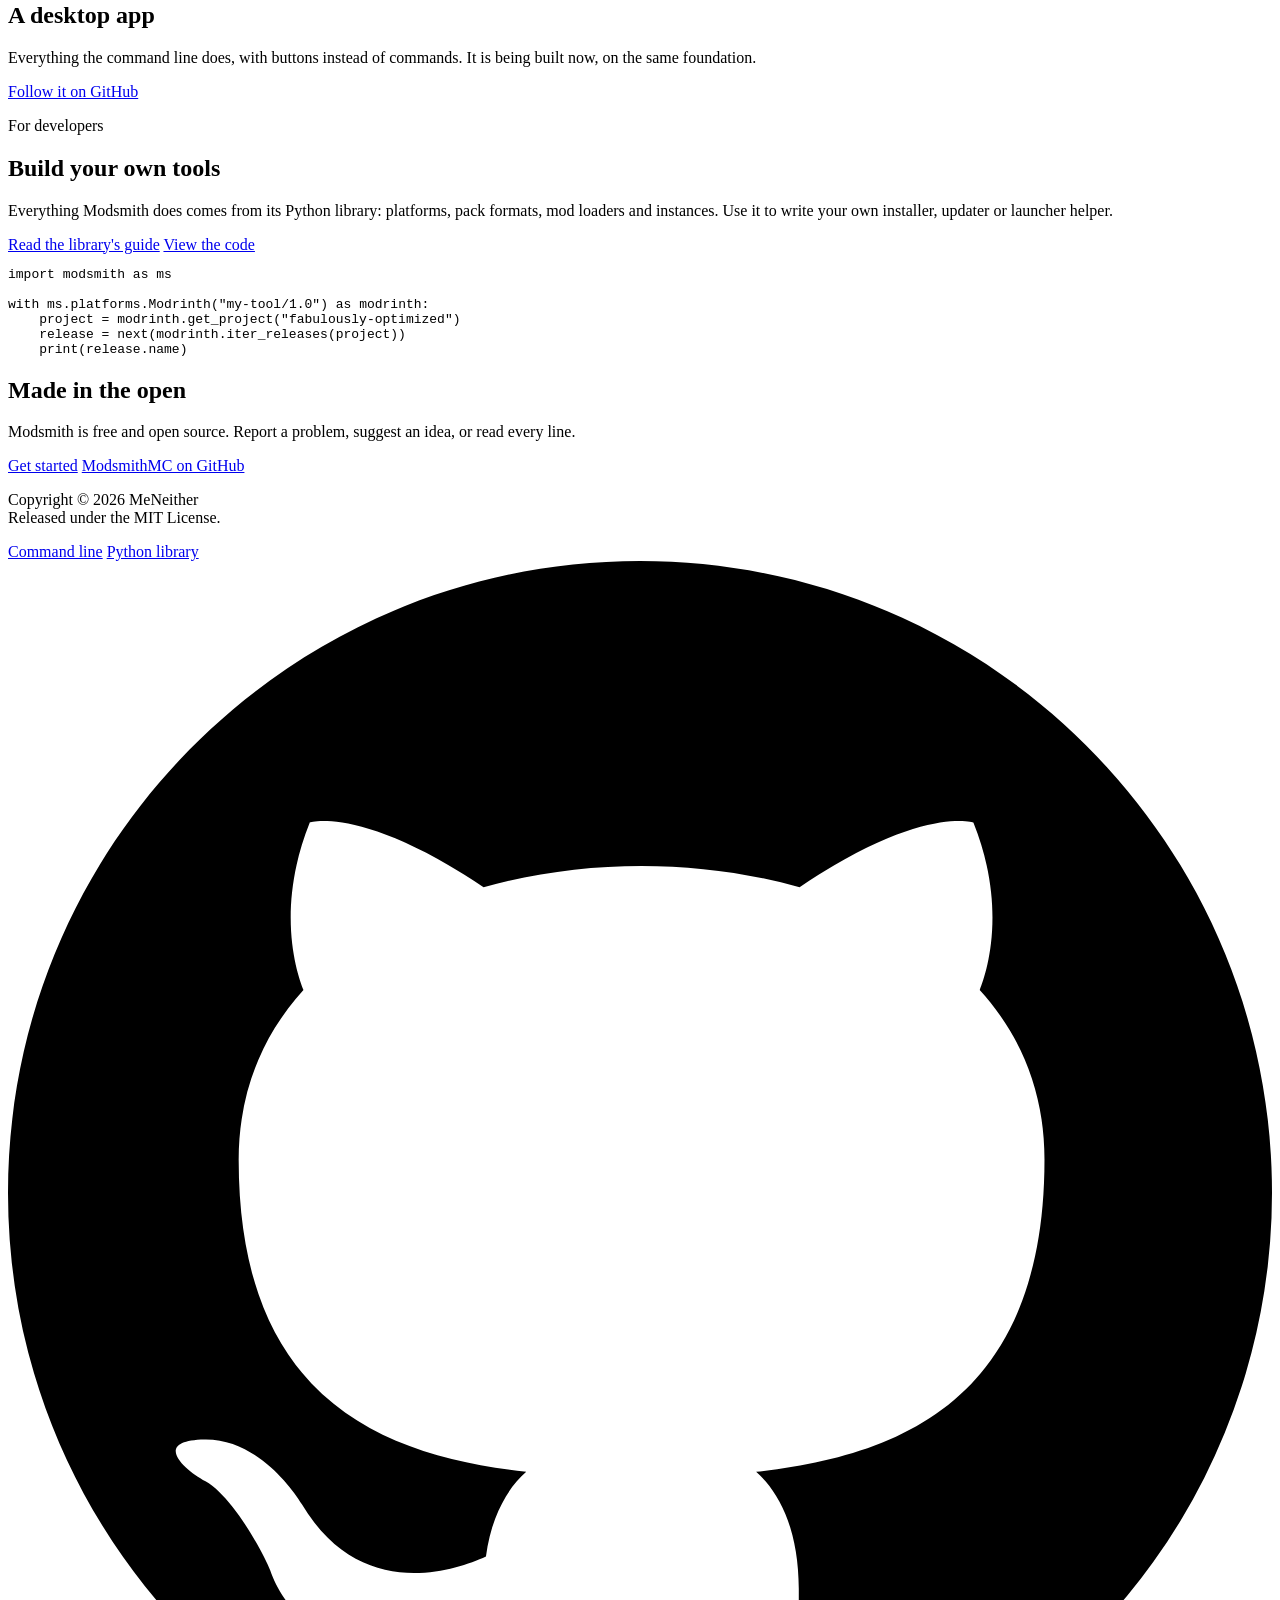
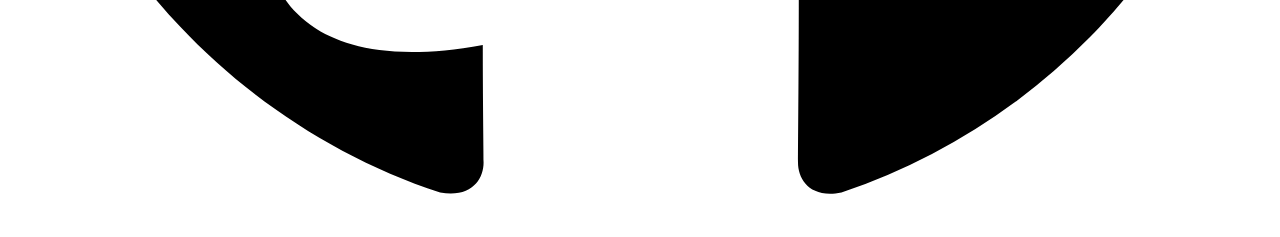
==== commit 73b85b7d: "Draft: new banner scenes, multi-command terminals, launcher drawing, site label instead of switcher" ====
--- a/site/home/index.html
+++ b/site/home/index.html
@@ -33,10 +33,10 @@
     <a href="#cli">Command line</a>
     <a href="#developers">For developers</a>
   </nav>
-  <a class="repo" href="https://github.com/ModsmithMC" aria-label="ModsmithMC on GitHub" data-repo="ModsmithMC/modsmith">
+  <a class="repo" href="https://github.com/ModsmithMC" aria-label="ModsmithMC on GitHub">
     <svg viewBox="0 0 16 16" aria-hidden="true"><path d="M8 0C3.58 0 0 3.58 0 8c0 3.54 2.29 6.53 5.47 7.59.4.07.55-.17.55-.38 0-.19-.01-.82-.01-1.49-2.01.37-2.53-.49-2.69-.94-.09-.23-.48-.94-.82-1.13-.28-.15-.68-.52-.01-.53.63-.01 1.08.58 1.23.82.72 1.21 1.87.87 2.33.66.07-.52.28-.87.51-1.07-1.78-.2-3.64-.89-3.64-3.95 0-.87.31-1.59.82-2.15-.08-.2-.36-1.02.08-2.12 0 0 .67-.21 2.2.82.64-.18 1.32-.27 2-.27s1.36.09 2 .27c1.53-1.04 2.2-.82 2.2-.82.44 1.1.16 1.92.08 2.12.51.56.82 1.27.82 2.15 0 3.07-1.87 3.75-3.65 3.95.29.25.54.73.54 1.48 0 1.07-.01 1.93-.01 2.2 0 .21.15.46.55.38A8.01 8.01 0 0 0 16 8c0-4.42-3.58-8-8-8z"/></svg>
     <span class="repo-text">
-      <span class="repo-name" data-repo-name>ModsmithMC/modsmith</span>
+      <span class="repo-name">ModsmithMC</span>
       <span class="repo-facts" data-repo-facts></span>
     </span>
   </a>
@@ -97,16 +97,16 @@
     <div class="band-copy">
       <p class="eyebrow">Command line</p>
       <h2>Play from your terminal</h2>
-      <p>Name a modpack, and Modsmith installs it with its Minecraft and mod loader, then adds it to the official launcher. It runs on Windows, macOS and Linux.</p>
+      <p>Name a modpack, and Modsmith installs it with its Minecraft and mod loader, then adds it to the official launcher. It also adds mods, keeps everything up to date, and runs on Windows, macOS and Linux.</p>
       <div class="actions">
-        <a class="button primary" href="https://modsmithmc.org/modsmith/#install">Install the command line</a>
-        <a class="button light" href="https://modsmithmc.org/modsmith/">Read its guide</a>
+        <a class="button primary" href="https://modsmithmc.org/modsmith/">Go to the command line</a>
+        <a class="button light" href="https://github.com/ModsmithMC/modsmith">View the code</a>
       </div>
     </div>
     <div class="showcase-media">
       <div class="terminal" id="install-demo" data-terminal aria-label="Modsmith installing a modpack">
         <div class="terminal-bar"><span></span><span></span><span></span></div>
-<pre data-command="modsmith install fabulously-optimized --name survival"><span class="prompt">$ </span><span class="typed"></span>
+<pre><span class="step" data-command="modsmith install fabulously-optimized --name survival"><span class="prompt">$ </span><span class="typed"></span>
 <span class="out">Install Fabulously Optimized 14.1.2 as survival
   <b class="add">+</b> mods/BetterGrassify-1.8.7+fabric.26.2.jar
   <b class="add">+</b> mods/cloth-config-26.2.155.jar
@@ -114,17 +114,22 @@
 <strong>102 to add; 45.0 MB to download.</strong>
 Install it? [Y/n]: y
 Installed Fabulously Optimized as survival. In the official launcher,
-choose the Fabulously Optimized installation and play.</span></pre>
+choose the Fabulously Optimized installation and play.</span></span></pre>
       </div>
-      <div class="launcher-demo" data-follows="install-demo" aria-label="The installation appears in the official launcher">
-        <div class="launcher-bar">Official launcher</div>
-        <div class="launcher-body">
-          <ul>
-            <li class="new"><i class="icon-pack"></i><b>Fabulously Optimized</b><em>New</em><small>fabric-loader-0.20.1-26.2</small></li>
-            <li><i class="icon-grass"></i><b>Latest release</b><small>26.3</small></li>
+      <div class="launcher-demo" data-follows="install-demo" aria-label="The new installation in the official launcher">
+        <div class="launcher-side"><i></i><i></i><i></i><i></i></div>
+        <div class="launcher-main">
+          <div class="launcher-banner"></div>
+          <ul class="choices">
+            <li class="choice new"><i class="icon-pack"></i><b>Fabulously Optimized<em>New</em></b><small>fabric-loader-0.20.1-26.2</small></li>
+            <li class="choice"><i class="icon-grass"></i><b>Latest release</b><small>26.3</small></li>
+            <li class="choice"><i class="icon-dirt"></i><b>Latest snapshot</b><small>26.4-snapshot-7</small></li>
           </ul>
-          <span class="launcher-play">Play</span>
-          <p class="launcher-status" data-status></p>
+          <div class="launcher-bar">
+            <div class="picker"><span class="default"><i class="icon-grass"></i><b>Latest release</b><small>26.3</small></span><span class="chosen"><i class="icon-pack"></i><b>Fabulously Optimized</b><small>fabric-loader-0.20.1-26.2</small></span></div>
+            <span class="launcher-play">Play</span>
+            <p class="launcher-status" data-status></p>
+          </div>
         </div>
       </div>
     </div>
